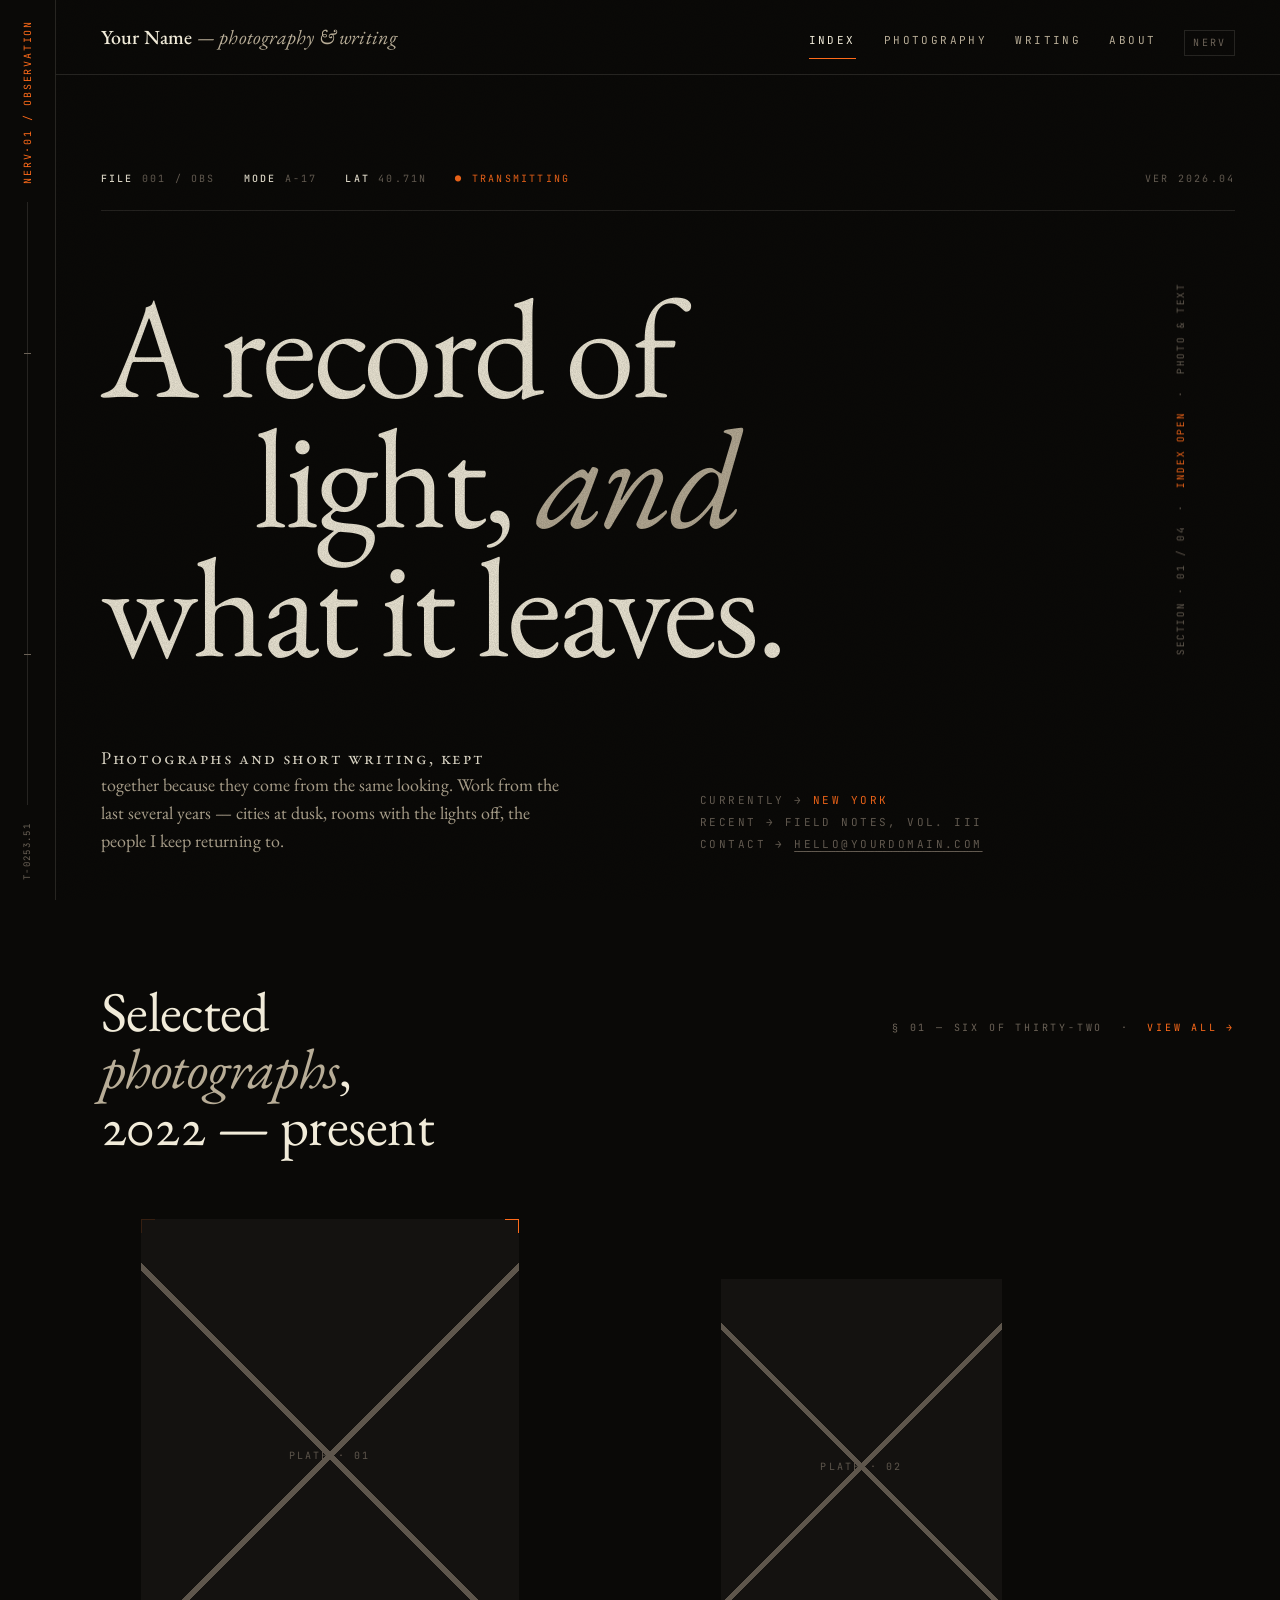
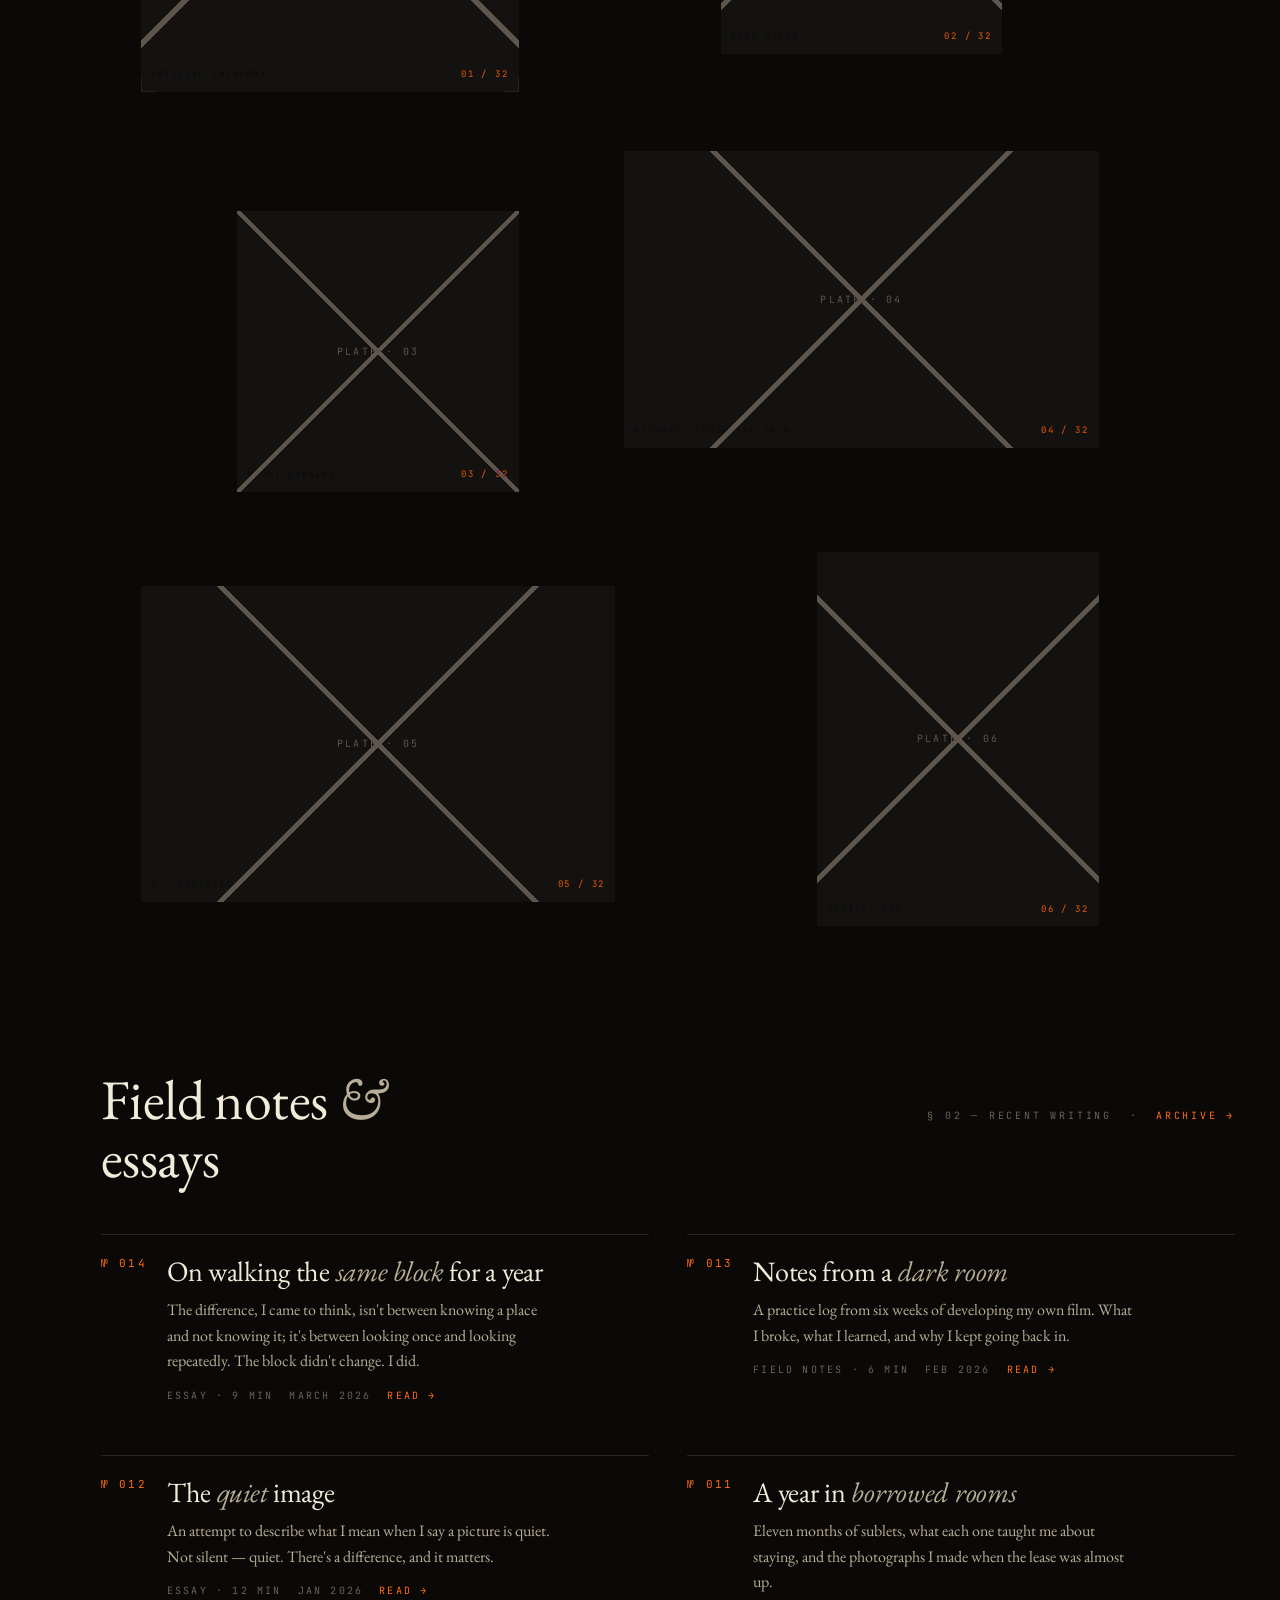
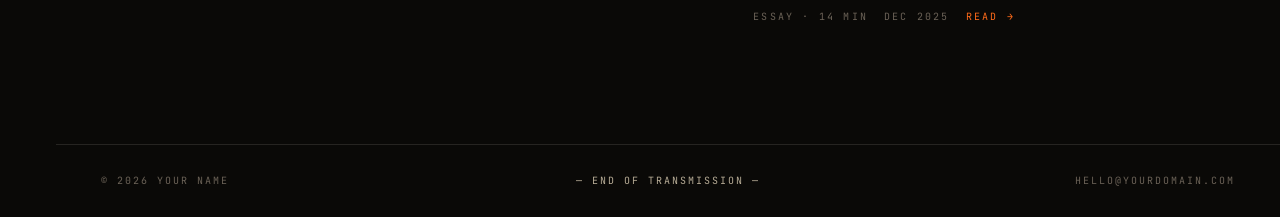
==== index.html @ d5fe11b7 "design v1" ====
<!doctype html>
<html lang="en">
<head>
<meta charset="utf-8">
<meta name="viewport" content="width=device-width,initial-scale=1">
<title>Your Name — Photography &amp; Writing</title>
<meta name="description" content="Selected photography and writing.">
<link rel="stylesheet" href="styles.css">
</head>
<body>

<!-- Left rail: NERV-style vertical metadata -->
<aside class="rail" aria-hidden="true">
  <div class="rail__mark">NERV·01 / OBSERVATION</div>
  <div class="rail__axis"></div>
  <div class="rail__stamp" data-clock>T-00:00.00</div>
</aside>

<div class="shell">

  <!-- Header -->
  <header class="nav">
    <a class="nav__brand" href="index.html">
      Your Name <em>— photography &amp; writing</em>
    </a>
    <nav class="nav__links" aria-label="Primary">
      <a href="index.html" aria-current="page">Index</a>
      <a href="photography.html">Photography</a>
      <a href="writing.html">Writing</a>
      <a href="about.html">About</a>
      <button class="theme-toggle" data-theme-toggle type="button">NERV</button>
    </nav>
  </header>

  <!-- Hero -->
  <section class="hero">

    <div class="hero__meta reveal reveal-1">
      <span><b>FILE</b> 001 / OBS</span>
      <span><b>MODE</b> A-17</span>
      <span><b>LAT</b> 40.71N</span>
      <span class="dot">● TRANSMITTING</span>
      <span>VER 2026.04</span>
    </div>

    <h1 class="hero__title">
      <span class="line display reveal reveal-2">A record of</span>
      <span class="line display line--indent reveal reveal-3">light, <em>and</em></span>
      <span class="line display reveal reveal-4">what it leaves.</span>

      <span class="hero__aside" aria-hidden="true">
        SECTION · 01 / 04 &nbsp;·&nbsp; <span>INDEX OPEN</span> &nbsp;·&nbsp; PHOTO &amp; TEXT
      </span>
    </h1>

    <div class="hero__caption reveal reveal-5">
      <p>
        Photographs and short writing, kept together because they come from
        the same looking. Work from the last several years — cities at dusk,
        rooms with the lights off, the people I keep returning to.
      </p>
      <p style="font-family:var(--mono);font-size:11px;letter-spacing:.22em;text-transform:uppercase;color:var(--ink-3);line-height:2;">
        Currently → <span style="color:var(--amber);">New York</span><br>
        Recent      → Field notes, vol. III<br>
        Contact     → <a href="about.html" style="text-decoration:underline;text-underline-offset:3px;">hello@yourdomain.com</a>
      </p>
    </div>
  </section>

  <!-- Featured photography -->
  <section class="work">
    <div class="work__head">
      <h2 class="section-title">Selected <em style="font-style:italic;color:var(--ink-2);">photographs</em>, <br>2022 — present</h2>
      <span class="eyebrow">§ 01 — SIX OF THIRTY-TWO &nbsp;·&nbsp; <a href="photography.html" style="color:var(--amber);">view all →</a></span>
    </div>

    <div class="grid">
      <figure class="tile tile--a brackets">
        <span class="br-bl"></span><span class="br-br"></span>
        <div class="placeholder">PLATE · 01</div>
        <figcaption class="tile__meta">
          <span>UNTITLED (WINDOW)</span>
          <span class="idx">01 / 32</span>
        </figcaption>
      </figure>

      <figure class="tile tile--b">
        <div class="placeholder">PLATE · 02</div>
        <figcaption class="tile__meta">
          <span>EAST RIVER</span>
          <span class="idx">02 / 32</span>
        </figcaption>
      </figure>

      <figure class="tile tile--c">
        <div class="placeholder">PLATE · 03</div>
        <figcaption class="tile__meta">
          <span>ROOM, EVENING</span>
          <span class="idx">03 / 32</span>
        </figcaption>
      </figure>

      <figure class="tile tile--d">
        <div class="placeholder">PLATE · 04</div>
        <figcaption class="tile__meta">
          <span>HIGHWAY, SOMEWHERE IN NJ</span>
          <span class="idx">04 / 32</span>
        </figcaption>
      </figure>

      <figure class="tile tile--e">
        <div class="placeholder">PLATE · 05</div>
        <figcaption class="tile__meta">
          <span>M., PORTRAIT</span>
          <span class="idx">05 / 32</span>
        </figcaption>
      </figure>

      <figure class="tile tile--f">
        <div class="placeholder">PLATE · 06</div>
        <figcaption class="tile__meta">
          <span>STAIRS, 4AM</span>
          <span class="idx">06 / 32</span>
        </figcaption>
      </figure>
    </div>
  </section>

  <!-- Writing teasers -->
  <section class="writing-teasers">
    <div class="work__head">
      <h2 class="section-title">Field notes <em style="font-style:italic;color:var(--ink-2);">&amp;</em> essays</h2>
      <span class="eyebrow">§ 02 — RECENT WRITING &nbsp;·&nbsp; <a href="writing.html" style="color:var(--amber);">archive →</a></span>
    </div>

    <div class="teasers">
      <article class="teaser">
        <span class="teaser__num">№ 014</span>
        <div>
          <h3 class="teaser__title">On walking the <em>same block</em> for a year</h3>
          <p class="teaser__excerpt">
            The difference, I came to think, isn't between knowing a place and
            not knowing it; it's between looking once and looking repeatedly.
            The block didn't change. I did.
          </p>
          <div class="teaser__foot">
            <span>Essay · 9 min</span>
            <span>March 2026</span>
            <a href="writing.html">Read →</a>
          </div>
        </div>
      </article>

      <article class="teaser">
        <span class="teaser__num">№ 013</span>
        <div>
          <h3 class="teaser__title">Notes from a <em>dark room</em></h3>
          <p class="teaser__excerpt">
            A practice log from six weeks of developing my own film. What I
            broke, what I learned, and why I kept going back in.
          </p>
          <div class="teaser__foot">
            <span>Field notes · 6 min</span>
            <span>Feb 2026</span>
            <a href="writing.html">Read →</a>
          </div>
        </div>
      </article>

      <article class="teaser">
        <span class="teaser__num">№ 012</span>
        <div>
          <h3 class="teaser__title">The <em>quiet</em> image</h3>
          <p class="teaser__excerpt">
            An attempt to describe what I mean when I say a picture is quiet.
            Not silent — quiet. There's a difference, and it matters.
          </p>
          <div class="teaser__foot">
            <span>Essay · 12 min</span>
            <span>Jan 2026</span>
            <a href="writing.html">Read →</a>
          </div>
        </div>
      </article>

      <article class="teaser">
        <span class="teaser__num">№ 011</span>
        <div>
          <h3 class="teaser__title">A year in <em>borrowed rooms</em></h3>
          <p class="teaser__excerpt">
            Eleven months of sublets, what each one taught me about staying,
            and the photographs I made when the lease was almost up.
          </p>
          <div class="teaser__foot">
            <span>Essay · 14 min</span>
            <span>Dec 2025</span>
            <a href="writing.html">Read →</a>
          </div>
        </div>
      </article>
    </div>
  </section>

  <!-- Footer -->
  <footer class="foot">
    <span class="foot__left">© 2026 Your Name</span>
    <span class="foot__center">— END OF TRANSMISSION —</span>
    <span class="foot__right">
      <a href="mailto:hello@yourdomain.com">hello@yourdomain.com</a>
    </span>
  </footer>
</div>

<script src="script.js"></script>
</body>
</html>
---- styles.css ----
/* =========================================================
   PORTFOLIO — shared stylesheet
   Editorial restraint (Tammeva/Karmir) × typographic stacks
   (Shibaki) × technical overlay (NERV).
   ========================================================= */

@import url('https://fonts.googleapis.com/css2?family=EB+Garamond:ital,wght@0,400;0,500;0,600;1,400&family=JetBrains+Mono:wght@300;400;500&display=swap');

:root {
  /* Surface */
  --paper:   #0a0907;
  --paper-2: #141210;
  --ink:     #f1ebd9;
  --ink-2:   #b8ad97;
  --ink-3:   #6b6257;
  --rule:    #f1ebd91f;

  /* Accent (NERV) */
  --amber:        #ff6b1a;
  --amber-dim:    #c2501266;

  /* Type */
  --serif: 'EB Garamond', 'Times New Roman', Georgia, serif;
  --mono:  'JetBrains Mono', ui-monospace, 'SF Mono', Menlo, monospace;

  /* Rhythm */
  --edge:   clamp(20px, 3.5vw, 48px);
  --rail:   56px;   /* width of the left metadata rail */
  --line:   1px;
}

/* Dark / NERV mode --------------------------------------- */
[data-theme="nerv"] {
  --paper:   #0a0907;
  --paper-2: #141210;
  --ink:     #f1ebd9;
  --ink-2:   #b8ad97;
  --ink-3:   #6b6257;
  --rule:    #f1ebd91f;
}

/* Reset -------------------------------------------------- */
*, *::before, *::after { box-sizing: border-box; }
html, body { margin: 0; padding: 0; }
img { display: block; max-width: 100%; height: auto; }
a { color: inherit; text-decoration: none; }
button { font: inherit; color: inherit; background: none; border: 0; cursor: pointer; padding: 0; }

/* Base --------------------------------------------------- */
html { scroll-behavior: smooth; }
body {
  font-family: var(--serif);
  font-size: 17px;
  line-height: 1.55;
  color: var(--ink);
  background: var(--paper);
  -webkit-font-smoothing: antialiased;
  font-feature-settings: "kern", "liga", "onum";
  overflow-x: hidden;
  transition: background-color 240ms ease, color 240ms ease;
}

/* Subtle paper grain — a flat SVG noise so there's texture
   without shouting. Removed in nerv mode. */
body::before {
  content: "";
  position: fixed; inset: 0;
  pointer-events: none;
  z-index: 1;
  opacity: .35;
  mix-blend-mode: multiply;
  background-image: url("data:image/svg+xml;utf8,<svg xmlns='http://www.w3.org/2000/svg' width='240' height='240'><filter id='n'><feTurbulence type='fractalNoise' baseFrequency='0.9' numOctaves='2' stitchTiles='stitch'/><feColorMatrix values='0 0 0 0 0  0 0 0 0 0  0 0 0 0 0  0 0 0 .55 0'/></filter><rect width='100%' height='100%' filter='url(%23n)'/></svg>");
}
[data-theme="nerv"] body::before { opacity: .22; mix-blend-mode: screen; }

/* =========================================================
   Shell — header, rail, footer
   ========================================================= */

.shell {
  position: relative;
  min-height: 100vh;
  padding-left: var(--rail);
}

/* Left metadata rail — NERV-style vertical readout */
.rail {
  position: fixed;
  top: 0; bottom: 0; left: 0;
  width: var(--rail);
  border-right: var(--line) solid var(--rule);
  z-index: 10;
  display: flex;
  flex-direction: column;
  align-items: center;
  justify-content: space-between;
  padding: 20px 0;
  background: var(--paper);
}
.rail__mark {
  font-family: var(--mono);
  font-size: 10px;
  letter-spacing: .18em;
  color: var(--amber);
  writing-mode: vertical-rl;
  transform: rotate(180deg);
  text-transform: uppercase;
}
.rail__axis {
  flex: 1;
  width: 1px;
  background: var(--rule);
  margin: 18px 0;
  position: relative;
}
.rail__axis::before,
.rail__axis::after {
  content: "";
  position: absolute;
  left: -3px;
  width: 7px; height: 1px;
  background: var(--ink-3);
}
.rail__axis::before { top: 25%; }
.rail__axis::after  { top: 75%; }
.rail__stamp {
  font-family: var(--mono);
  font-size: 9px;
  letter-spacing: .15em;
  color: var(--ink-3);
  writing-mode: vertical-rl;
  transform: rotate(180deg);
}

/* Header */
.nav {
  display: flex;
  align-items: baseline;
  justify-content: space-between;
  padding: 22px var(--edge) 18px;
  border-bottom: var(--line) solid var(--rule);
  position: relative;
  z-index: 5;
}
.nav__brand {
  font-family: var(--serif);
  font-size: 20px;
  font-weight: 500;
  letter-spacing: .01em;
}
.nav__brand em { font-style: italic; color: var(--ink-2); font-weight: 400; }
.nav__links {
  display: flex;
  gap: 28px;
  font-family: var(--mono);
  font-size: 11px;
  letter-spacing: .22em;
  text-transform: uppercase;
  color: var(--ink-2);
}
.nav__links a { position: relative; padding: 2px 0; }
.nav__links a::before {
  content: "";
  position: absolute;
  left: 0; bottom: -3px;
  width: 0; height: 1px;
  background: var(--amber);
  transition: width 220ms ease;
}
.nav__links a:hover::before,
.nav__links a[aria-current="page"]::before { width: 100%; }
.nav__links a[aria-current="page"] { color: var(--ink); }

/* Theme toggle */
.theme-toggle {
  font-family: var(--mono);
  font-size: 10px;
  letter-spacing: .22em;
  text-transform: uppercase;
  color: var(--ink-3);
  padding: 4px 8px;
  border: 1px solid var(--rule);
  transition: color 160ms ease, border-color 160ms ease;
}
.theme-toggle:hover { color: var(--amber); border-color: var(--amber-dim); }

/* Footer */
.foot {
  margin-top: 120px;
  padding: 28px var(--edge);
  border-top: var(--line) solid var(--rule);
  display: grid;
  grid-template-columns: 1fr auto 1fr;
  gap: 20px;
  align-items: center;
  font-family: var(--mono);
  font-size: 10px;
  letter-spacing: .2em;
  text-transform: uppercase;
  color: var(--ink-3);
}
.foot__center { text-align: center; color: var(--ink-2); }
.foot__right  { text-align: right; }

/* =========================================================
   Corner brackets — NERV framing for hero / key blocks
   ========================================================= */
.brackets {
  position: relative;
}
.brackets::before,
.brackets::after,
.brackets > .br-bl,
.brackets > .br-br {
  content: "";
  position: absolute;
  width: 14px; height: 14px;
  border-color: var(--amber);
  border-style: solid;
  border-width: 0;
}
.brackets::before { top: 0; left: 0; border-top-width: 1px; border-left-width: 1px; }
.brackets::after  { top: 0; right: 0; border-top-width: 1px; border-right-width: 1px; }
.brackets > .br-bl { bottom: 0; left: 0; border-bottom-width: 1px; border-left-width: 1px; }
.brackets > .br-br { bottom: 0; right: 0; border-bottom-width: 1px; border-right-width: 1px; }

/* =========================================================
   Typographic primitives
   ========================================================= */
.eyebrow {
  font-family: var(--mono);
  font-size: 10px;
  letter-spacing: .28em;
  text-transform: uppercase;
  color: var(--ink-3);
}
.eyebrow--amber { color: var(--amber); }

h1, h2, h3 {
  font-family: var(--serif);
  font-weight: 400;
  margin: 0;
  line-height: 1.02;
  letter-spacing: -.01em;
}

.display {
  font-size: clamp(56px, 11vw, 168px);
  font-weight: 400;
  line-height: .92;
  letter-spacing: -.025em;
}
.display em {
  font-style: italic;
  color: var(--ink-2);
  font-weight: 400;
}

.section-title {
  font-size: clamp(32px, 4.5vw, 56px);
  font-weight: 400;
}

/* Hairline rule with a label baked in — very Shibaki */
.rule {
  display: flex;
  align-items: center;
  gap: 14px;
  margin: 48px 0 28px;
}
.rule__line { flex: 1; height: 1px; background: var(--rule); }
.rule__label {
  font-family: var(--mono);
  font-size: 10px;
  letter-spacing: .24em;
  text-transform: uppercase;
  color: var(--ink-3);
}

/* =========================================================
   HOME — hero stack
   ========================================================= */

.hero {
  padding: clamp(48px, 8vw, 96px) var(--edge) 0;
  position: relative;
}
.hero__meta {
  display: grid;
  grid-template-columns: auto auto auto 1fr auto;
  gap: 28px;
  align-items: baseline;
  font-family: var(--mono);
  font-size: 10px;
  letter-spacing: .22em;
  text-transform: uppercase;
  color: var(--ink-3);
  padding-bottom: 24px;
  border-bottom: 1px solid var(--rule);
  margin-bottom: clamp(36px, 6vw, 72px);
}
.hero__meta b { color: var(--ink); font-weight: 500; }
.hero__meta .dot { color: var(--amber); }

.hero__title {
  position: relative;
}
.hero__title .line { display: block; }
.hero__title .line--indent { padding-left: clamp(40px, 12vw, 220px); }

/* The tight mono stack beside the display type — the Shibaki move */
.hero__aside {
  position: absolute;
  right: var(--edge);
  top: 0;
  font-family: var(--mono);
  font-size: 10px;
  line-height: 1.9;
  letter-spacing: .16em;
  text-transform: uppercase;
  color: var(--ink-3);
  text-align: right;
  writing-mode: vertical-rl;
  transform: rotate(180deg);
  white-space: nowrap;
}
.hero__aside span { color: var(--amber); }

.hero__caption {
  margin-top: clamp(40px, 6vw, 72px);
  display: grid;
  grid-template-columns: 1fr 1fr;
  gap: clamp(24px, 5vw, 96px);
  align-items: end;
}
.hero__caption p {
  font-size: 18px;
  line-height: 1.55;
  max-width: 52ch;
  color: var(--ink-2);
  margin: 0;
}
.hero__caption p:first-of-type::first-line {
  font-variant: small-caps;
  letter-spacing: .1em;
  color: var(--ink);
}

/* =========================================================
   HOME — featured photo grid
   ========================================================= */

.work {
  padding: clamp(64px, 10vw, 140px) var(--edge) 0;
}
.work__head {
  display: flex;
  justify-content: space-between;
  align-items: baseline;
  margin-bottom: 48px;
  gap: 32px;
  flex-wrap: wrap;
}
.work__head h2 { max-width: 14ch; }
.work__head .eyebrow { white-space: nowrap; }

.grid {
  display: grid;
  grid-template-columns: repeat(12, 1fr);
  grid-auto-rows: minmax(40px, auto);
  gap: clamp(14px, 2vw, 28px);
}
.tile {
  position: relative;
  overflow: hidden;
  background: var(--paper-2);
  aspect-ratio: 4 / 5;
}
.tile > img,
.tile > .placeholder {
  width: 100%; height: 100%;
  object-fit: cover;
  transition: transform 800ms cubic-bezier(.2,.7,.2,1);
}
.tile:hover > img,
.tile:hover > .placeholder { transform: scale(1.03); }

/* Placeholder treatment — graphic fill when no image loaded */
.placeholder {
  display: grid; place-items: center;
  font-family: var(--mono);
  font-size: 10px;
  letter-spacing: .22em;
  color: var(--ink-3);
  text-transform: uppercase;
  background:
    linear-gradient(135deg, transparent 49.5%, var(--ink-3) 49.5% 50.5%, transparent 50.5%),
    linear-gradient(45deg,  transparent 49.5%, var(--ink-3) 49.5% 50.5%, transparent 50.5%),
    var(--paper-2);
  opacity: .85;
}

/* Tile metadata — bottom caption strip */
.tile__meta {
  position: absolute;
  left: 10px; right: 10px; bottom: 10px;
  display: flex;
  justify-content: space-between;
  align-items: flex-end;
  font-family: var(--mono);
  font-size: 9px;
  letter-spacing: .2em;
  text-transform: uppercase;
  color: var(--paper);
  mix-blend-mode: difference;
  pointer-events: none;
}
.tile__meta .idx { color: var(--amber); }

/* Grid placements — intentional irregularity */
.tile--a { grid-column: 1 / span 5;  aspect-ratio: 4 / 5; }
.tile--b { grid-column: 7 / span 4;  aspect-ratio: 3 / 4; margin-top: clamp(40px, 6vw, 88px); }
.tile--c { grid-column: 2 / span 4;  aspect-ratio: 1 / 1; margin-top: clamp(40px, 6vw, 88px); }
.tile--d { grid-column: 6 / span 6;  aspect-ratio: 16 / 10; }
.tile--e { grid-column: 1 / span 6;  aspect-ratio: 3 / 2; margin-top: clamp(24px, 4vw, 56px); }
.tile--f { grid-column: 8 / span 4;  aspect-ratio: 3 / 4; }

/* =========================================================
   HOME — writing excerpts
   ========================================================= */

.writing-teasers {
  padding: clamp(64px, 10vw, 140px) var(--edge) 0;
}
.teasers {
  display: grid;
  grid-template-columns: repeat(12, 1fr);
  gap: clamp(20px, 3vw, 48px);
  row-gap: clamp(28px, 4vw, 56px);
}
.teaser {
  grid-column: span 6;
  display: grid;
  grid-template-columns: auto 1fr;
  gap: 20px;
  padding-top: 20px;
  border-top: 1px solid var(--rule);
}
.teaser__num {
  font-family: var(--mono);
  font-size: 11px;
  letter-spacing: .2em;
  color: var(--amber);
}
.teaser__title {
  font-family: var(--serif);
  font-size: clamp(22px, 2.2vw, 30px);
  line-height: 1.15;
  margin: 0 0 10px;
}
.teaser__title em { font-style: italic; color: var(--ink-2); }
.teaser__excerpt {
  font-size: 16px;
  color: var(--ink-2);
  line-height: 1.6;
  margin: 0 0 14px;
  max-width: 48ch;
}
.teaser__foot {
  display: flex;
  gap: 16px;
  font-family: var(--mono);
  font-size: 10px;
  letter-spacing: .22em;
  text-transform: uppercase;
  color: var(--ink-3);
}
.teaser__foot a { color: var(--amber); }

/* =========================================================
   PHOTOGRAPHY page
   ========================================================= */

.page-head {
  padding: clamp(48px, 8vw, 96px) var(--edge) 40px;
  border-bottom: 1px solid var(--rule);
  display: grid;
  grid-template-columns: 1fr auto;
  gap: 40px;
  align-items: end;
}
.page-head h1 { font-size: clamp(48px, 8vw, 112px); }
.page-head h1 em { font-style: italic; color: var(--ink-2); }
.page-head__meta {
  text-align: right;
  font-family: var(--mono);
  font-size: 10px;
  letter-spacing: .22em;
  text-transform: uppercase;
  color: var(--ink-3);
  line-height: 2;
}
.page-head__meta b { color: var(--amber); font-weight: 500; }

.filters {
  padding: 20px var(--edge);
  display: flex;
  gap: 28px;
  font-family: var(--mono);
  font-size: 11px;
  letter-spacing: .22em;
  text-transform: uppercase;
  color: var(--ink-2);
  border-bottom: 1px solid var(--rule);
}
.filters button { position: relative; padding: 4px 0; color: var(--ink-3); }
.filters button.is-active { color: var(--ink); }
.filters button.is-active::before {
  content: ""; position: absolute; left: 0; right: 0; bottom: -1px;
  height: 1px; background: var(--amber);
}

.photo-grid {
  padding: clamp(32px, 5vw, 56px) var(--edge) 0;
  display: grid;
  grid-template-columns: repeat(12, 1fr);
  gap: clamp(16px, 2vw, 28px);
}
.photo-grid .tile {
  grid-column: span 4;
  aspect-ratio: 3 / 4;
}
.photo-grid .tile:nth-child(7n+1) { grid-column: span 6; aspect-ratio: 4 / 5; }
.photo-grid .tile:nth-child(7n+4) { grid-column: span 8; aspect-ratio: 16 / 10; }
.photo-grid .tile:nth-child(7n+5) { grid-column: span 4; aspect-ratio: 1 / 1; }

/* =========================================================
   WRITING page — table of contents
   ========================================================= */

.toc {
  padding: clamp(32px, 5vw, 72px) var(--edge) 0;
}
.toc__row {
  display: grid;
  grid-template-columns: 56px 1fr 140px 120px 140px;
  gap: 24px;
  padding: 22px 0;
  border-bottom: 1px solid var(--rule);
  align-items: baseline;
  position: relative;
  transition: padding 260ms ease;
}
.toc__row:hover { padding-left: 16px; }
.toc__row:hover::before {
  content: "▸";
  position: absolute;
  left: 0;
  color: var(--amber);
  font-family: var(--mono);
  font-size: 11px;
}
.toc__num {
  font-family: var(--mono);
  font-size: 11px;
  color: var(--amber);
  letter-spacing: .18em;
}
.toc__title {
  font-family: var(--serif);
  font-size: clamp(22px, 2.4vw, 34px);
  line-height: 1.15;
}
.toc__title em { font-style: italic; color: var(--ink-2); }
.toc__meta {
  font-family: var(--mono);
  font-size: 10px;
  letter-spacing: .2em;
  text-transform: uppercase;
  color: var(--ink-3);
}

/* =========================================================
   ABOUT page
   ========================================================= */

.about {
  padding: clamp(48px, 8vw, 120px) var(--edge) 0;
  display: grid;
  grid-template-columns: repeat(12, 1fr);
  gap: clamp(24px, 4vw, 64px);
}
.about__lede {
  grid-column: 1 / span 8;
}
.about__lede h1 {
  font-size: clamp(36px, 5.5vw, 72px);
  margin-bottom: 32px;
  max-width: 20ch;
}
.about__lede h1 em { font-style: italic; color: var(--ink-2); }
.about__lede p {
  font-size: 20px;
  line-height: 1.5;
  max-width: 54ch;
  color: var(--ink-2);
  margin: 0 0 20px;
}
.about__lede p:first-of-type::first-letter {
  font-family: var(--serif);
  float: left;
  font-size: 5.5em;
  line-height: .88;
  padding: 4px 10px 0 0;
  font-style: italic;
  color: var(--amber);
}

.about__side {
  grid-column: 10 / span 3;
  font-family: var(--mono);
  font-size: 11px;
  letter-spacing: .16em;
  line-height: 2;
  color: var(--ink-2);
  text-transform: uppercase;
  padding-top: 8px;
  position: relative;
}
.about__side::before {
  content: "";
  position: absolute;
  top: 0; left: -24px; bottom: 0;
  width: 1px; background: var(--rule);
}
.about__side dt { color: var(--ink-3); margin-top: 18px; }
.about__side dt:first-child { margin-top: 0; }
.about__side dd { margin: 0; color: var(--ink); }
.about__side dd a:hover { color: var(--amber); }

/* =========================================================
   Responsive
   ========================================================= */
@media (max-width: 860px) {
  :root { --rail: 32px; }
  .rail__mark, .rail__stamp { font-size: 8px; }

  .nav { flex-direction: column; align-items: flex-start; gap: 14px; padding-bottom: 14px; }
  .nav__links { gap: 20px; font-size: 10px; }

  .hero__aside { display: none; }
  .hero__meta { grid-template-columns: 1fr 1fr; gap: 14px; font-size: 9px; }
  .hero__meta > :nth-child(n+4) { display: none; }
  .hero__caption { grid-template-columns: 1fr; }

  .hero__title .line--indent { padding-left: 0; }

  .tile--a, .tile--b, .tile--c, .tile--d, .tile--e, .tile--f {
    grid-column: 1 / -1; margin-top: 0;
  }
  .photo-grid .tile,
  .photo-grid .tile:nth-child(7n+1),
  .photo-grid .tile:nth-child(7n+4),
  .photo-grid .tile:nth-child(7n+5) { grid-column: 1 / -1; }

  .teaser { grid-column: 1 / -1; }

  .page-head { grid-template-columns: 1fr; }
  .page-head__meta { text-align: left; }

  .toc__row { grid-template-columns: 36px 1fr; row-gap: 4px; }
  .toc__meta { grid-column: 2; }

  .about__lede, .about__side { grid-column: 1 / -1; }
  .about__side::before { display: none; }
}

/* =========================================================
   Page-load choreography — one orchestrated reveal
   ========================================================= */
@keyframes rise {
  from { opacity: 0; transform: translateY(14px); }
  to   { opacity: 1; transform: translateY(0); }
}
@keyframes fade {
  from { opacity: 0; } to { opacity: 1; }
}
.reveal { animation: rise 900ms cubic-bezier(.2,.7,.2,1) both; }
.reveal-1 { animation-delay: 40ms; }
.reveal-2 { animation-delay: 140ms; }
.reveal-3 { animation-delay: 260ms; }
.reveal-4 { animation-delay: 380ms; }
.reveal-5 { animation-delay: 520ms; }

.rail, .nav, .foot { animation: fade 600ms ease both; }

@media (prefers-reduced-motion: reduce) {
  *, *::before, *::after {
    animation-duration: 1ms !important;
    transition-duration: 1ms !important;
  }
}
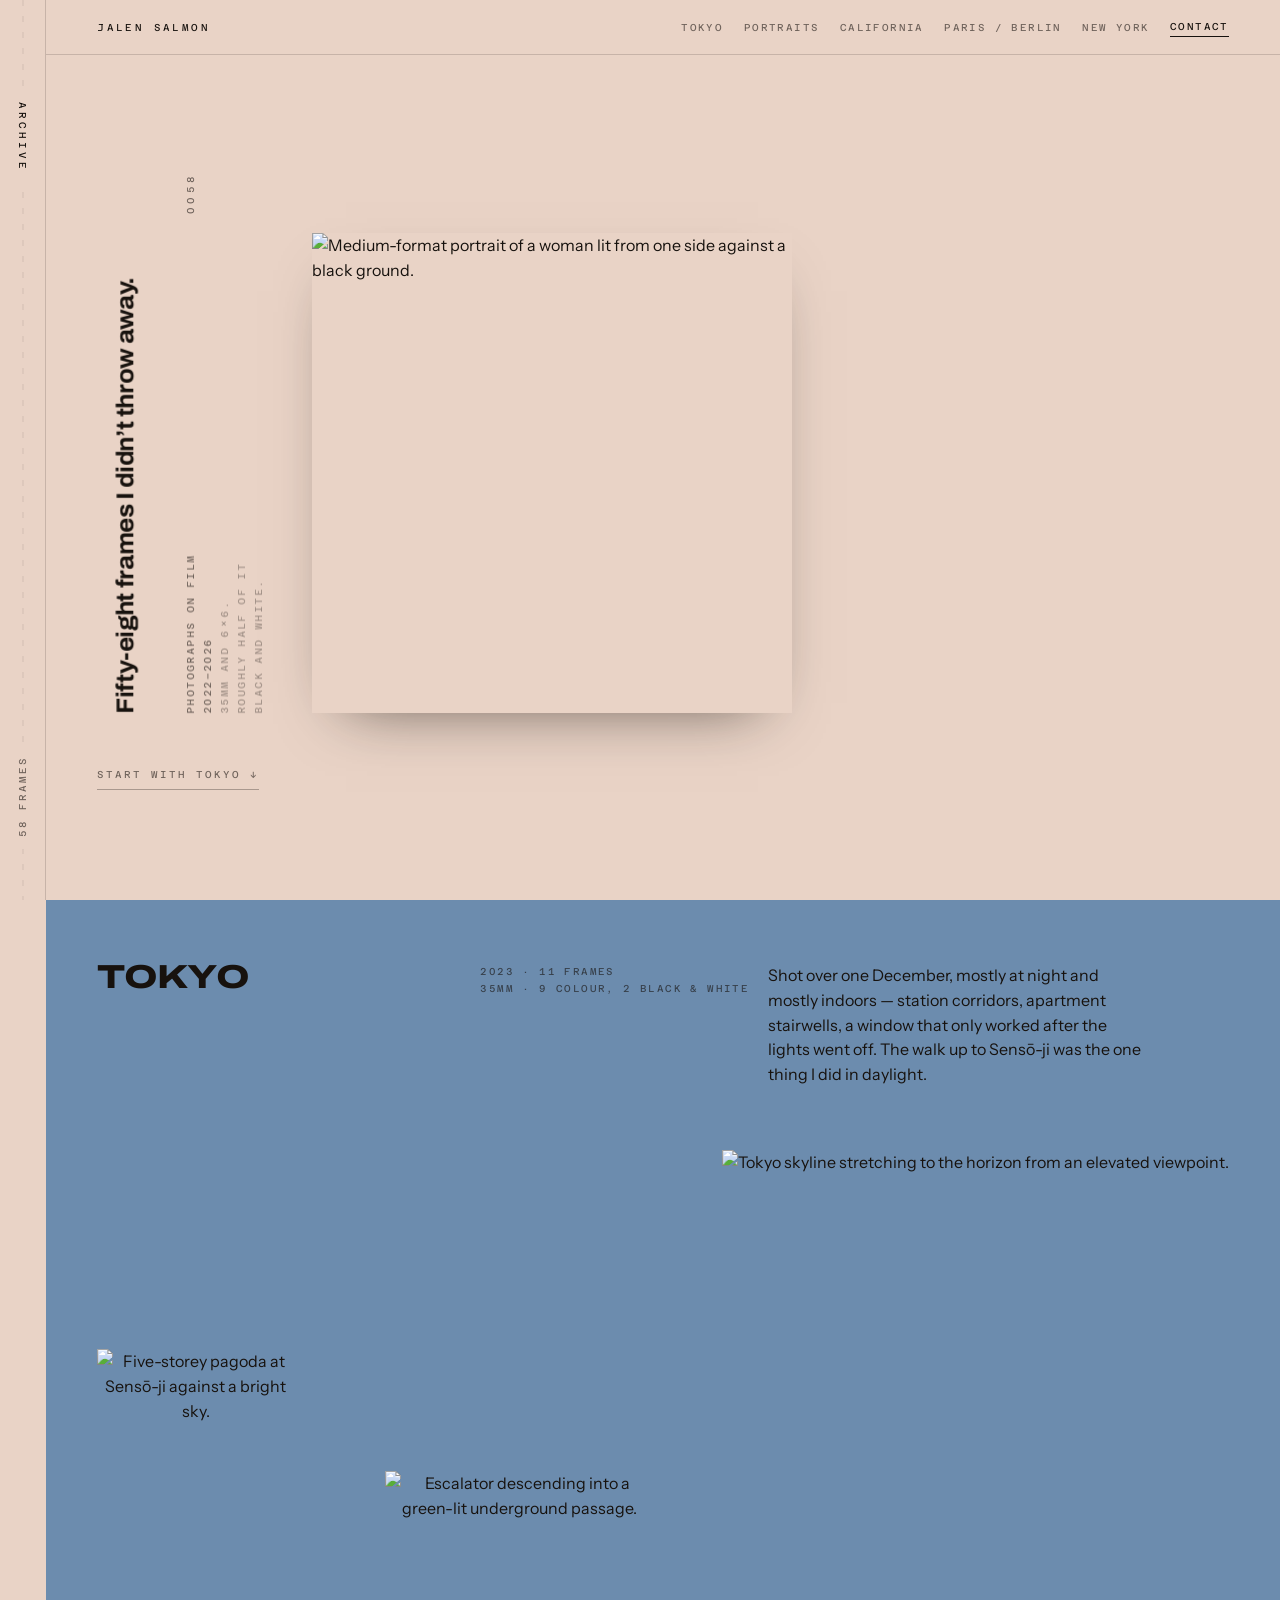
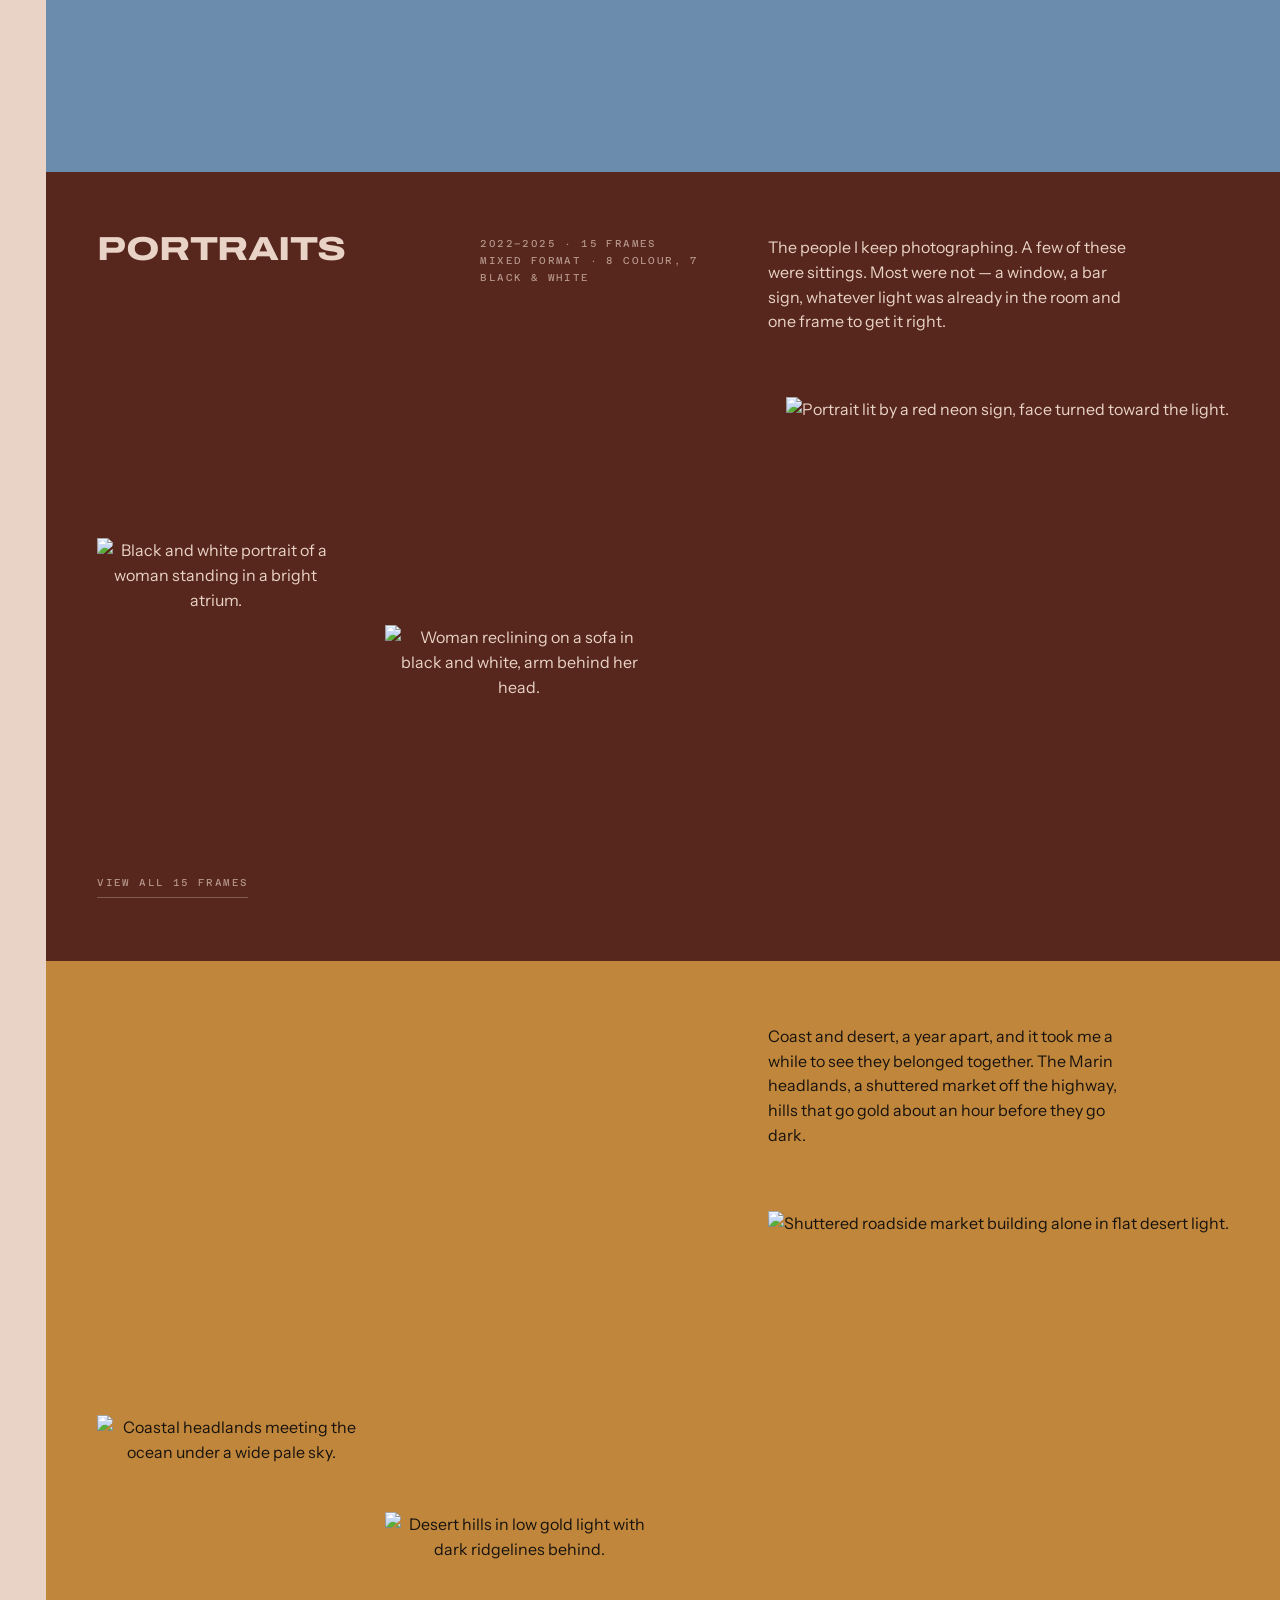
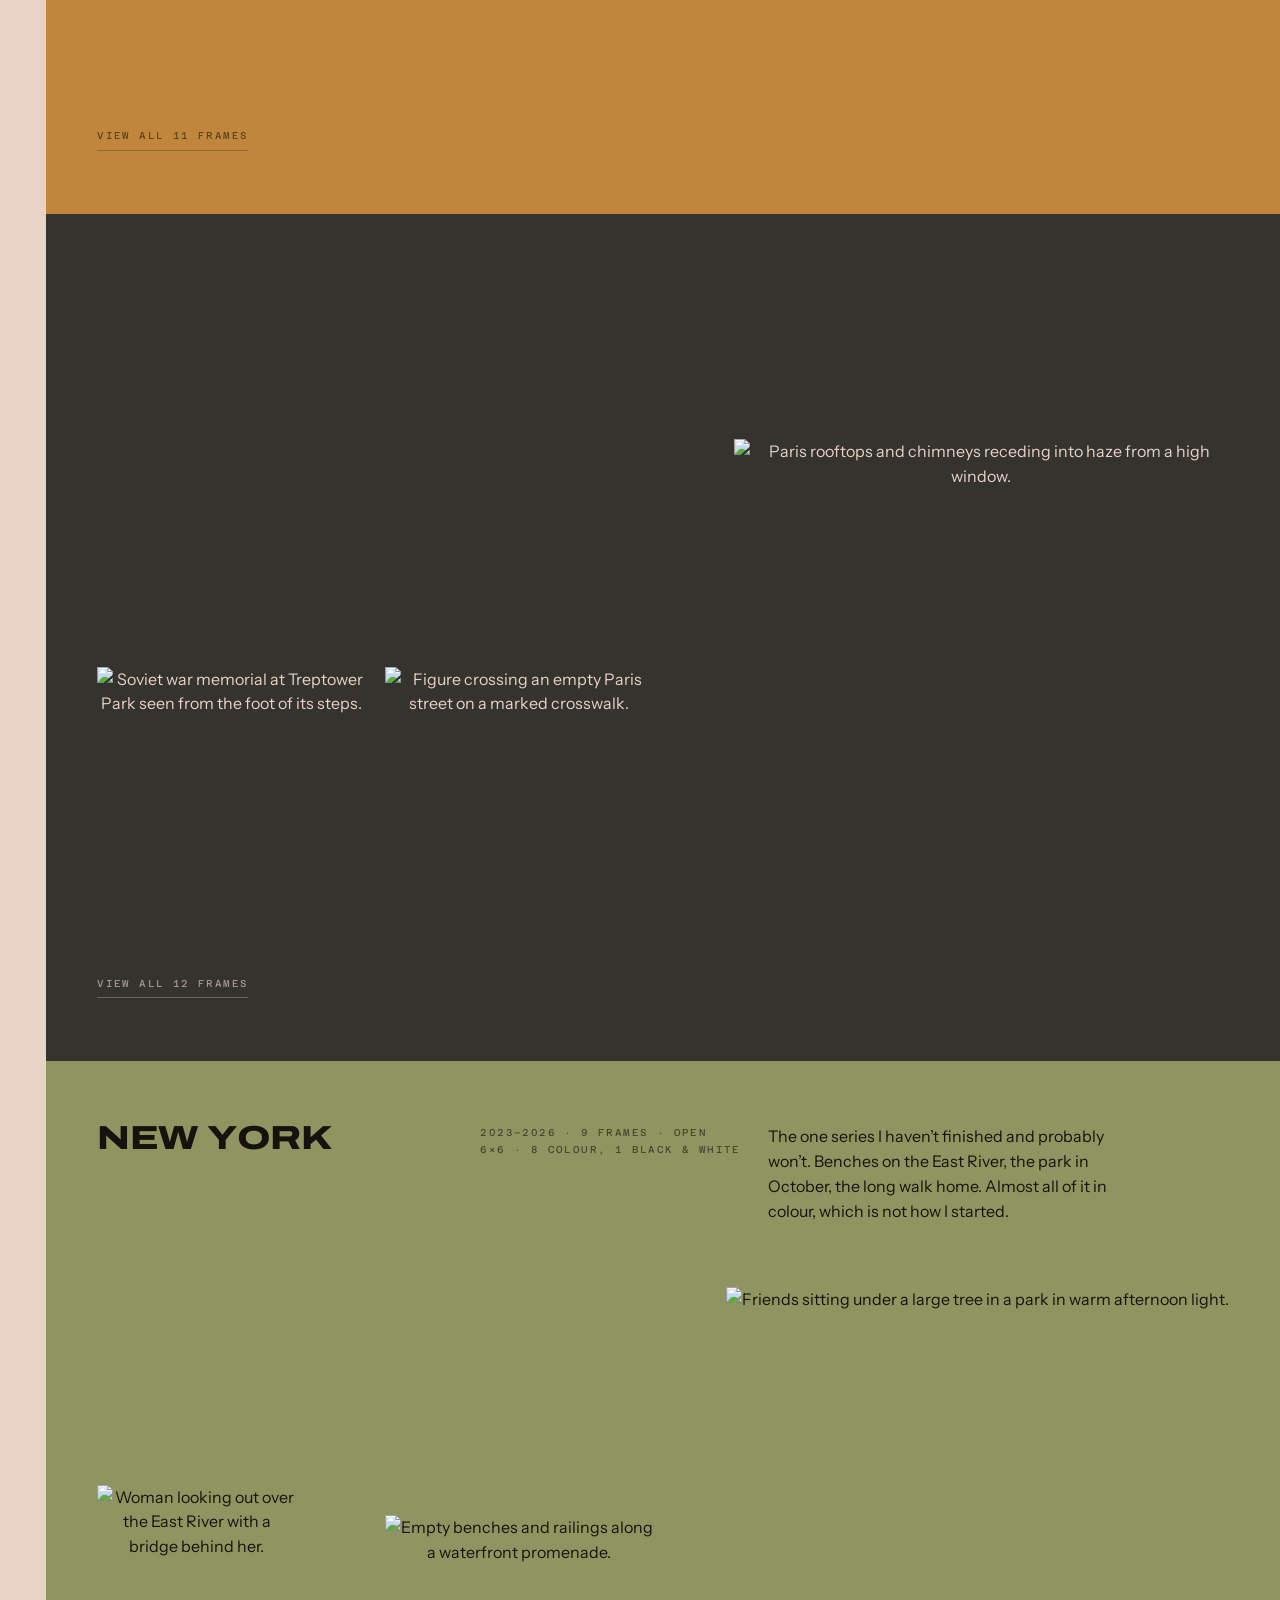
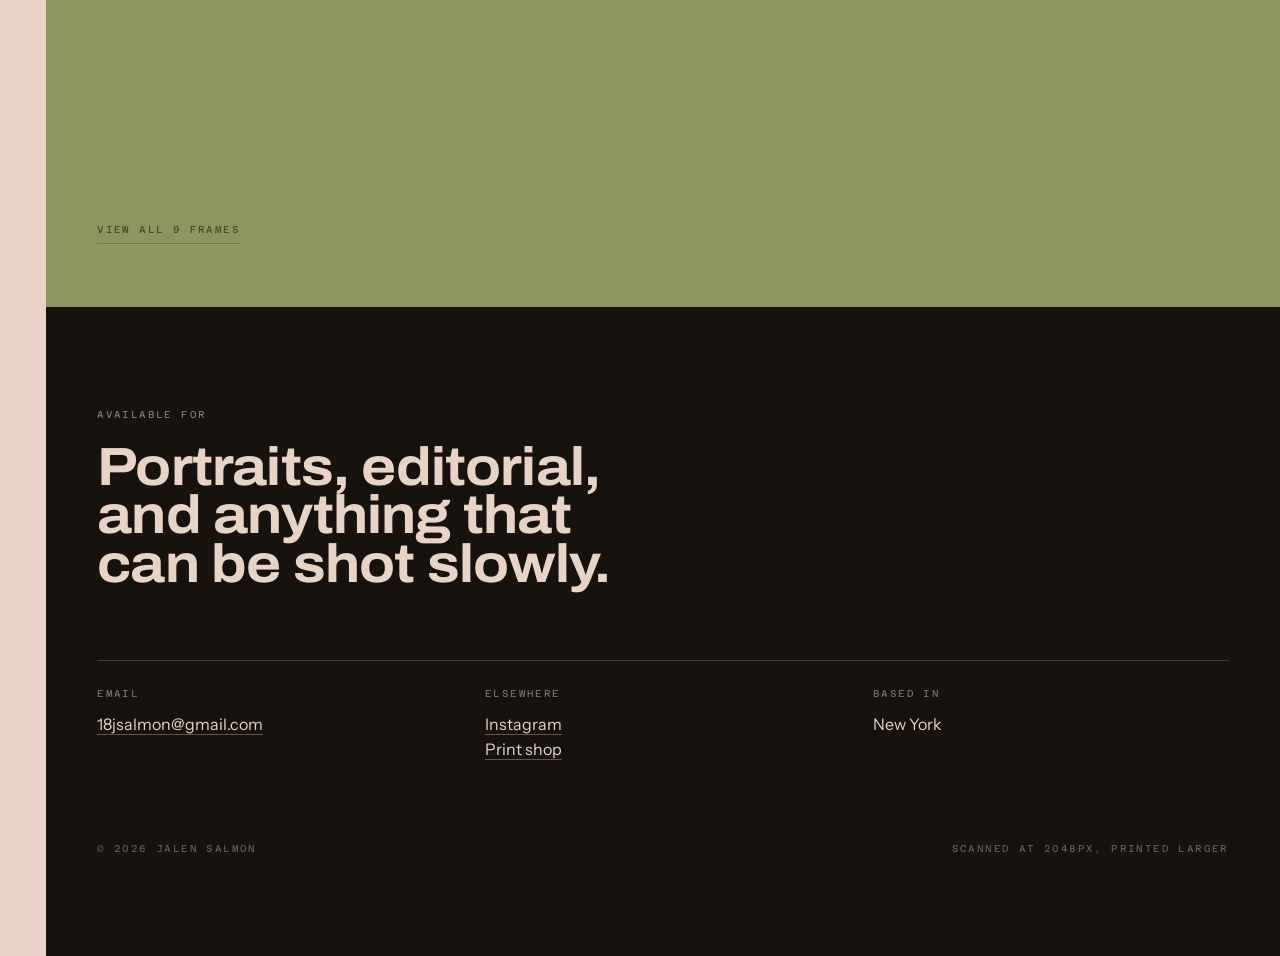
==== commit 3b690d22: "Init v2 version" ====
--- a/index.html
+++ b/index.html
@@ -1,214 +1,183 @@
-<!doctype html>
+<!DOCTYPE html>
 <html lang="en">
 <head>
 <meta charset="utf-8">
-<meta name="viewport" content="width=device-width,initial-scale=1">
-<title>Your Name — Photography &amp; Writing</title>
-<meta name="description" content="Selected photography and writing.">
+<meta name="viewport" content="width=device-width, initial-scale=1">
+<title>Jalen Salmon — Photographs on film, 2022–2026</title>
+<meta name="description" content="Jalen Salmon. Selected film photographs, 2022–2026. 35mm and 6×6, colour and black and white. Tokyo, Paris, Berlin, California, New York.">
+
+<meta name="author" content="Jalen Salmon">
+<meta property="og:title" content="Jalen Salmon — Photographs on film">
+<meta property="og:description" content="Selected film photographs, 2022–2026. 35mm and 6×6, colour and black and white.">
+<meta property="og:image" content="images/portrait-01.jpg">
+<meta property="og:type" content="website">
+<meta name="twitter:card" content="summary_large_image">
+
+<link rel="preconnect" href="https://fonts.googleapis.com">
+<link rel="preconnect" href="https://fonts.gstatic.com" crossorigin>
+<link href="https://fonts.googleapis.com/css2?family=Archivo:wdth,wght@100..125,400..900&family=Azeret+Mono:wght@300..500&family=Instrument+Sans:wght@400..600&display=swap" rel="stylesheet">
 <link rel="stylesheet" href="styles.css">
 </head>
 <body>
 
-<!-- Left rail: NERV-style vertical metadata -->
-<aside class="rail" aria-hidden="true">
-  <div class="rail__mark">NERV·01 / OBSERVATION</div>
-  <div class="rail__axis"></div>
-  <div class="rail__stamp" data-clock>T-00:00.00</div>
+<!-- ══ SIGNATURE: the film-edge rail. Stays pinned beside every frame. ══ -->
+<aside class="edge" aria-hidden="true">
+  <span class="edge__mark" id="edgeMark">Archive</span>
+  <span class="edge__count" id="edgeCount">00 / 58</span>
 </aside>
 
-<div class="shell">
+<header class="topbar">
+  <a class="topbar__name" href="#top">Jalen Salmon</a>
+  <nav class="topbar__nav" aria-label="Series">
+    <a href="#tokyo">Tokyo</a>
+    <a href="#portraits">Portraits</a>
+    <a href="#california">California</a>
+    <a href="#europe">Paris&nbsp;/&nbsp;Berlin</a>
+    <a href="#newyork">New&nbsp;York</a>
+    <a href="#contact" class="topbar__contact">Contact</a>
+  </nav>
+</header>
 
-  <!-- Header -->
-  <header class="nav">
-    <a class="nav__brand" href="index.html">
-      Your Name <em>— photography &amp; writing</em>
-    </a>
-    <nav class="nav__links" aria-label="Primary">
-      <a href="index.html" aria-current="page">Index</a>
-      <a href="photography.html">Photography</a>
-      <a href="writing.html">Writing</a>
-      <a href="about.html">About</a>
-      <button class="theme-toggle" data-theme-toggle type="button">NERV</button>
-    </nav>
-  </header>
+<main id="top">
 
-  <!-- Hero -->
-  <section class="hero">
-
-    <div class="hero__meta reveal reveal-1">
-      <span><b>FILE</b> 001 / OBS</span>
-      <span><b>MODE</b> A-17</span>
-      <span><b>LAT</b> 40.71N</span>
-      <span class="dot">● TRANSMITTING</span>
-      <span>VER 2026.04</span>
+  <!-- ══ OPENING ══ -->
+  <section class="opening">
+    <div class="opening__inner">
+      <div class="opening__type">
+        <span class="opening__index">0058</span>
+        <h1 class="opening__line">Fifty&#8209;eight frames I didn&rsquo;t throw away.</h1>
+        <div class="opening__caption">
+          <p>Photographs on film<br>2022&ndash;2026</p>
+          <p class="dim">35mm and 6&times;6.<br>Roughly half of it<br>black and white.</p>
+        </div>
+      </div>
+      <figure class="opening__figure">
+        <img src="images/portrait-01.jpg" width="1600" height="1600" alt="Medium-format portrait of a woman lit from one side against a black ground." fetchpriority="high" decoding="async">
+      </figure>
     </div>
-
-    <h1 class="hero__title">
-      <span class="line display reveal reveal-2">A record of</span>
-      <span class="line display line--indent reveal reveal-3">light, <em>and</em></span>
-      <span class="line display reveal reveal-4">what it leaves.</span>
-
-      <span class="hero__aside" aria-hidden="true">
-        SECTION · 01 / 04 &nbsp;·&nbsp; <span>INDEX OPEN</span> &nbsp;·&nbsp; PHOTO &amp; TEXT
-      </span>
-    </h1>
-
-    <div class="hero__caption reveal reveal-5">
-      <p>
-        Photographs and short writing, kept together because they come from
-        the same looking. Work from the last several years — cities at dusk,
-        rooms with the lights off, the people I keep returning to.
-      </p>
-      <p style="font-family:var(--mono);font-size:11px;letter-spacing:.22em;text-transform:uppercase;color:var(--ink-3);line-height:2;">
-        Currently → <span style="color:var(--amber);">New York</span><br>
-        Recent      → Field notes, vol. III<br>
-        Contact     → <a href="about.html" style="text-decoration:underline;text-underline-offset:3px;">hello@yourdomain.com</a>
-      </p>
-    </div>
+    <a class="opening__scroll" href="#tokyo">Start with Tokyo <span aria-hidden="true">&darr;</span></a>
   </section>
 
-  <!-- Featured photography -->
-  <section class="work">
-    <div class="work__head">
-      <h2 class="section-title">Selected <em style="font-style:italic;color:var(--ink-2);">photographs</em>, <br>2022 — present</h2>
-      <span class="eyebrow">§ 01 — SIX OF THIRTY-TWO &nbsp;·&nbsp; <a href="photography.html" style="color:var(--amber);">view all →</a></span>
+  <!-- ══ SERIES BANDS ══ -->
+
+  <section class="band" id="tokyo" data-tone="light" data-series="tokyo" data-title="Tokyo" data-count="11">
+    <div class="band__head">
+      <h2 class="band__title">Tokyo</h2>
+      <div class="band__meta">
+        <p>2023 &middot; 11 frames</p>
+        <p>35mm &middot; 9 colour, 2 black&nbsp;&amp;&nbsp;white</p>
+      </div>
+      <p class="band__desc">Shot over one December, mostly at night and mostly indoors &mdash; station corridors, apartment stairwells, a window that only worked after the lights went off. The walk up to Sens&#333;-ji was the one thing I did in daylight.</p>
     </div>
-
-    <div class="grid">
-      <figure class="tile tile--a brackets">
-        <span class="br-bl"></span><span class="br-br"></span>
-        <div class="placeholder">PLATE · 01</div>
-        <figcaption class="tile__meta">
-          <span>UNTITLED (WINDOW)</span>
-          <span class="idx">01 / 32</span>
-        </figcaption>
-      </figure>
-
-      <figure class="tile tile--b">
-        <div class="placeholder">PLATE · 02</div>
-        <figcaption class="tile__meta">
-          <span>EAST RIVER</span>
-          <span class="idx">02 / 32</span>
-        </figcaption>
-      </figure>
-
-      <figure class="tile tile--c">
-        <div class="placeholder">PLATE · 03</div>
-        <figcaption class="tile__meta">
-          <span>ROOM, EVENING</span>
-          <span class="idx">03 / 32</span>
-        </figcaption>
-      </figure>
-
-      <figure class="tile tile--d">
-        <div class="placeholder">PLATE · 04</div>
-        <figcaption class="tile__meta">
-          <span>HIGHWAY, SOMEWHERE IN NJ</span>
-          <span class="idx">04 / 32</span>
-        </figcaption>
-      </figure>
-
-      <figure class="tile tile--e">
-        <div class="placeholder">PLATE · 05</div>
-        <figcaption class="tile__meta">
-          <span>M., PORTRAIT</span>
-          <span class="idx">05 / 32</span>
-        </figcaption>
-      </figure>
-
-      <figure class="tile tile--f">
-        <div class="placeholder">PLATE · 06</div>
-        <figcaption class="tile__meta">
-          <span>STAIRS, 4AM</span>
-          <span class="idx">06 / 32</span>
-        </figcaption>
-      </figure>
+    <div class="band__grid">
+      <figure class="frame frame--a"><button class="frame__btn" data-open="tokyo" data-i="1"><img src="images/tokyo-03.jpg" width="1050" height="1600" alt="Five-storey pagoda at Sensō-ji against a bright sky." loading="lazy" decoding="async"><span class="frame__tag">Sens&#333;-ji</span></button></figure>
+      <figure class="frame frame--b"><button class="frame__btn" data-open="tokyo" data-i="8"><img src="images/tokyo-09.jpg" width="1600" height="1060" alt="Escalator descending into a green-lit underground passage." loading="lazy" decoding="async"><span class="frame__tag">Passage</span></button></figure>
+      <figure class="frame frame--hero"><button class="frame__btn" data-open="tokyo" data-i="0"><img src="images/tokyo-01.jpg" width="1600" height="1576" alt="Tokyo skyline stretching to the horizon from an elevated viewpoint." loading="lazy" decoding="async"><span class="frame__tag">From the 45th floor</span></button></figure>
     </div>
+    <button class="band__all" data-open="tokyo" data-i="0">View all 11 frames</button>
   </section>
 
-  <!-- Writing teasers -->
-  <section class="writing-teasers">
-    <div class="work__head">
-      <h2 class="section-title">Field notes <em style="font-style:italic;color:var(--ink-2);">&amp;</em> essays</h2>
-      <span class="eyebrow">§ 02 — RECENT WRITING &nbsp;·&nbsp; <a href="writing.html" style="color:var(--amber);">archive →</a></span>
+  <section class="band" id="portraits" data-tone="dark" data-series="portrait" data-title="Portraits" data-count="15">
+    <div class="band__head">
+      <h2 class="band__title">Portraits</h2>
+      <div class="band__meta">
+        <p>2022&ndash;2025 &middot; 15 frames</p>
+        <p>Mixed format &middot; 8 colour, 7 black&nbsp;&amp;&nbsp;white</p>
+      </div>
+      <p class="band__desc">The people I keep photographing. A few of these were sittings. Most were not &mdash; a window, a bar sign, whatever light was already in the room and one frame to get it right.</p>
     </div>
-
-    <div class="teasers">
-      <article class="teaser">
-        <span class="teaser__num">№ 014</span>
-        <div>
-          <h3 class="teaser__title">On walking the <em>same block</em> for a year</h3>
-          <p class="teaser__excerpt">
-            The difference, I came to think, isn't between knowing a place and
-            not knowing it; it's between looking once and looking repeatedly.
-            The block didn't change. I did.
-          </p>
-          <div class="teaser__foot">
-            <span>Essay · 9 min</span>
-            <span>March 2026</span>
-            <a href="writing.html">Read →</a>
-          </div>
-        </div>
-      </article>
-
-      <article class="teaser">
-        <span class="teaser__num">№ 013</span>
-        <div>
-          <h3 class="teaser__title">Notes from a <em>dark room</em></h3>
-          <p class="teaser__excerpt">
-            A practice log from six weeks of developing my own film. What I
-            broke, what I learned, and why I kept going back in.
-          </p>
-          <div class="teaser__foot">
-            <span>Field notes · 6 min</span>
-            <span>Feb 2026</span>
-            <a href="writing.html">Read →</a>
-          </div>
-        </div>
-      </article>
-
-      <article class="teaser">
-        <span class="teaser__num">№ 012</span>
-        <div>
-          <h3 class="teaser__title">The <em>quiet</em> image</h3>
-          <p class="teaser__excerpt">
-            An attempt to describe what I mean when I say a picture is quiet.
-            Not silent — quiet. There's a difference, and it matters.
-          </p>
-          <div class="teaser__foot">
-            <span>Essay · 12 min</span>
-            <span>Jan 2026</span>
-            <a href="writing.html">Read →</a>
-          </div>
-        </div>
-      </article>
-
-      <article class="teaser">
-        <span class="teaser__num">№ 011</span>
-        <div>
-          <h3 class="teaser__title">A year in <em>borrowed rooms</em></h3>
-          <p class="teaser__excerpt">
-            Eleven months of sublets, what each one taught me about staying,
-            and the photographs I made when the lease was almost up.
-          </p>
-          <div class="teaser__foot">
-            <span>Essay · 14 min</span>
-            <span>Dec 2025</span>
-            <a href="writing.html">Read →</a>
-          </div>
-        </div>
-      </article>
+    <div class="band__grid">
+      <figure class="frame frame--a"><button class="frame__btn" data-open="portrait" data-i="2"><img src="images/portrait-03.jpg" width="1260" height="1594" alt="Black and white portrait of a woman standing in a bright atrium." loading="lazy" decoding="async"><span class="frame__tag">Atrium</span></button></figure>
+      <figure class="frame frame--b"><button class="frame__btn" data-open="portrait" data-i="4"><img src="images/portrait-05.jpg" width="1600" height="1265" alt="Woman reclining on a sofa in black and white, arm behind her head." loading="lazy" decoding="async"><span class="frame__tag">Sunday</span></button></figure>
+      <figure class="frame frame--hero"><button class="frame__btn" data-open="portrait" data-i="1"><img src="images/portrait-02.jpg" width="1600" height="1593" alt="Portrait lit by a red neon sign, face turned toward the light." loading="lazy" decoding="async"><span class="frame__tag">Red sign, 2 a.m.</span></button></figure>
     </div>
+    <button class="band__all" data-open="portrait" data-i="0">View all 15 frames</button>
   </section>
 
-  <!-- Footer -->
-  <footer class="foot">
-    <span class="foot__left">© 2026 Your Name</span>
-    <span class="foot__center">— END OF TRANSMISSION —</span>
-    <span class="foot__right">
-      <a href="mailto:hello@yourdomain.com">hello@yourdomain.com</a>
-    </span>
-  </footer>
+  <section class="band" id="california" data-tone="light" data-series="california" data-title="California" data-count="11">
+    <div class="band__head">
+      <h2 class="band__title">California</h2>
+      <div class="band__meta">
+        <p>2022&ndash;2023 &middot; 11 frames</p>
+        <p>Mixed format &middot; 5 colour, 6 black&nbsp;&amp;&nbsp;white</p>
+      </div>
+      <p class="band__desc">Coast and desert, a year apart, and it took me a while to see they belonged together. The Marin headlands, a shuttered market off the highway, hills that go gold about an hour before they go dark.</p>
+    </div>
+    <div class="band__grid">
+      <figure class="frame frame--a"><button class="frame__btn" data-open="california" data-i="1"><img src="images/california-02.jpg" width="1564" height="1600" alt="Coastal headlands meeting the ocean under a wide pale sky." loading="lazy" decoding="async"><span class="frame__tag">Headlands</span></button></figure>
+      <figure class="frame frame--b"><button class="frame__btn" data-open="california" data-i="4"><img src="images/california-05.jpg" width="1600" height="1061" alt="Desert hills in low gold light with dark ridgelines behind." loading="lazy" decoding="async"><span class="frame__tag">An hour before dark</span></button></figure>
+      <figure class="frame frame--hero"><button class="frame__btn" data-open="california" data-i="0"><img src="images/california-01.jpg" width="1536" height="1600" alt="Shuttered roadside market building alone in flat desert light." loading="lazy" decoding="async"><span class="frame__tag">MARKET</span></button></figure>
+    </div>
+    <button class="band__all" data-open="california" data-i="0">View all 11 frames</button>
+  </section>
+
+  <section class="band" id="europe" data-tone="dark" data-series="europe" data-title="Paris / Berlin" data-count="12">
+    <div class="band__head">
+      <h2 class="band__title">Paris&nbsp;/&nbsp;Berlin</h2>
+      <div class="band__meta">
+        <p>2024 &middot; 12 frames &middot; roll 067415</p>
+        <p>6&times;6 &middot; 6 colour, 6 black&nbsp;&amp;&nbsp;white</p>
+      </div>
+      <p class="band__desc">Two cities that came back from the lab in the same batch, so I&rsquo;ve never managed to separate them. Rooftops and crosswalks in the first. Treptower Park and the Plattenbauten in the second.</p>
+    </div>
+    <div class="band__grid">
+      <figure class="frame frame--a"><button class="frame__btn" data-open="europe" data-i="4"><img src="images/europe-05.jpg" width="1584" height="1600" alt="Soviet war memorial at Treptower Park seen from the foot of its steps." loading="lazy" decoding="async"><span class="frame__tag">Treptower</span></button></figure>
+      <figure class="frame frame--b"><button class="frame__btn" data-open="europe" data-i="1"><img src="images/europe-02.jpg" width="1584" height="1600" alt="Figure crossing an empty Paris street on a marked crosswalk." loading="lazy" decoding="async"><span class="frame__tag">Crossing</span></button></figure>
+      <figure class="frame frame--hero"><button class="frame__btn" data-open="europe" data-i="0"><img src="images/europe-01.jpg" width="1584" height="1600" alt="Paris rooftops and chimneys receding into haze from a high window." loading="lazy" decoding="async"><span class="frame__tag">Zinc</span></button></figure>
+    </div>
+    <button class="band__all" data-open="europe" data-i="0">View all 12 frames</button>
+  </section>
+
+  <section class="band" id="newyork" data-tone="light" data-series="newyork" data-title="New York" data-count="9">
+    <div class="band__head">
+      <h2 class="band__title">New&nbsp;York</h2>
+      <div class="band__meta">
+        <p>2023&ndash;2026 &middot; 9 frames &middot; open</p>
+        <p>6&times;6 &middot; 8 colour, 1 black&nbsp;&amp;&nbsp;white</p>
+      </div>
+      <p class="band__desc">The one series I haven&rsquo;t finished and probably won&rsquo;t. Benches on the East River, the park in October, the long walk home. Almost all of it in colour, which is not how I started.</p>
+    </div>
+    <div class="band__grid">
+      <figure class="frame frame--a"><button class="frame__btn" data-open="newyork" data-i="2"><img src="images/newyork-03.jpg" width="1060" height="1600" alt="Woman looking out over the East River with a bridge behind her." loading="lazy" decoding="async"><span class="frame__tag">East River</span></button></figure>
+      <figure class="frame frame--b"><button class="frame__btn" data-open="newyork" data-i="1"><img src="images/newyork-02.jpg" width="1562" height="1562" alt="Empty benches and railings along a waterfront promenade." loading="lazy" decoding="async"><span class="frame__tag">Promenade</span></button></figure>
+      <figure class="frame frame--hero"><button class="frame__btn" data-open="newyork" data-i="0"><img src="images/newyork-01.jpg" width="1600" height="1584" alt="Friends sitting under a large tree in a park in warm afternoon light." loading="lazy" decoding="async"><span class="frame__tag">October</span></button></figure>
+    </div>
+    <button class="band__all" data-open="newyork" data-i="0">View all 9 frames</button>
+  </section>
+
+  <!-- ══ CONTACT ══ -->
+  <section class="contact" id="contact">
+    <p class="contact__eyebrow">Available for</p>
+    <h2 class="contact__head">Portraits, editorial, and anything that can be shot slowly.</h2>
+    <div class="contact__cols">
+      <div>
+        <p class="label">Email</p>
+        <p><a href="mailto:18jsalmon@gmail.com">18jsalmon@gmail.com</a></p>
+      </div>
+      <div>
+        <p class="label">Elsewhere</p>
+        <p><a href="#">Instagram</a><br><a href="#">Print shop</a></p>
+      </div>
+      <div>
+        <p class="label">Based in</p>
+        <p>New York</p>
+      </div>
+    </div>
+    <p class="contact__foot"><span>&copy; 2026 Jalen Salmon</span><span>Scanned at 2048px, printed larger</span></p>
+  </section>
+
+</main>
+
+<!-- ══ LIGHTBOX ══ -->
+<div class="lb" id="lb" role="dialog" aria-modal="true" aria-label="Photograph viewer" hidden>
+  <button class="lb__close" id="lbClose" aria-label="Close viewer">Close</button>
+  <button class="lb__nav lb__nav--prev" id="lbPrev" aria-label="Previous photograph"><span aria-hidden="true">&larr;</span></button>
+  <button class="lb__nav lb__nav--next" id="lbNext" aria-label="Next photograph"><span aria-hidden="true">&rarr;</span></button>
+  <figure class="lb__stage"><img id="lbImg" src="" alt=""></figure>
+  <div class="lb__bar">
+    <span id="lbSeries">&nbsp;</span>
+    <span id="lbIndex">&nbsp;</span>
+  </div>
 </div>
 
 <script src="script.js"></script>
--- a/styles.css
+++ b/styles.css
@@ -1,702 +1,385 @@
-/* =========================================================
-   PORTFOLIO — shared stylesheet
-   Editorial restraint (Tammeva/Karmir) × typographic stacks
-   (Shibaki) × technical overlay (NERV).
-   ========================================================= */
-
-@import url('https://fonts.googleapis.com/css2?family=EB+Garamond:ital,wght@0,400;0,500;0,600;1,400&family=JetBrains+Mono:wght@300;400;500&display=swap');
-
-:root {
-  /* Surface */
-  --paper:   #0a0907;
-  --paper-2: #141210;
-  --ink:     #f1ebd9;
-  --ink-2:   #b8ad97;
-  --ink-3:   #6b6257;
-  --rule:    #f1ebd91f;
-
-  /* Accent (NERV) */
-  --amber:        #ff6b1a;
-  --amber-dim:    #c2501266;
-
-  /* Type */
-  --serif: 'EB Garamond', 'Times New Roman', Georgia, serif;
-  --mono:  'JetBrains Mono', ui-monospace, 'SF Mono', Menlo, monospace;
-
-  /* Rhythm */
-  --edge:   clamp(20px, 3.5vw, 48px);
-  --rail:   56px;   /* width of the left metadata rail */
-  --line:   1px;
-}
-
-/* Dark / NERV mode --------------------------------------- */
-[data-theme="nerv"] {
-  --paper:   #0a0907;
-  --paper-2: #141210;
-  --ink:     #f1ebd9;
-  --ink-2:   #b8ad97;
-  --ink-3:   #6b6257;
-  --rule:    #f1ebd91f;
-}
-
-/* Reset -------------------------------------------------- */
-*, *::before, *::after { box-sizing: border-box; }
-html, body { margin: 0; padding: 0; }
-img { display: block; max-width: 100%; height: auto; }
-a { color: inherit; text-decoration: none; }
-button { font: inherit; color: inherit; background: none; border: 0; cursor: pointer; padding: 0; }
-
-/* Base --------------------------------------------------- */
-html { scroll-behavior: smooth; }
-body {
-  font-family: var(--serif);
-  font-size: 17px;
-  line-height: 1.55;
-  color: var(--ink);
-  background: var(--paper);
-  -webkit-font-smoothing: antialiased;
-  font-feature-settings: "kern", "liga", "onum";
-  overflow-x: hidden;
-  transition: background-color 240ms ease, color 240ms ease;
-}
-
-/* Subtle paper grain — a flat SVG noise so there's texture
-   without shouting. Removed in nerv mode. */
-body::before {
-  content: "";
-  position: fixed; inset: 0;
-  pointer-events: none;
-  z-index: 1;
-  opacity: .35;
-  mix-blend-mode: multiply;
-  background-image: url("data:image/svg+xml;utf8,<svg xmlns='http://www.w3.org/2000/svg' width='240' height='240'><filter id='n'><feTurbulence type='fractalNoise' baseFrequency='0.9' numOctaves='2' stitchTiles='stitch'/><feColorMatrix values='0 0 0 0 0  0 0 0 0 0  0 0 0 0 0  0 0 0 .55 0'/></filter><rect width='100%' height='100%' filter='url(%23n)'/></svg>");
-}
-[data-theme="nerv"] body::before { opacity: .22; mix-blend-mode: screen; }
-
-/* =========================================================
-   Shell — header, rail, footer
-   ========================================================= */
-
-.shell {
-  position: relative;
-  min-height: 100vh;
-  padding-left: var(--rail);
-}
-
-/* Left metadata rail — NERV-style vertical readout */
-.rail {
-  position: fixed;
-  top: 0; bottom: 0; left: 0;
-  width: var(--rail);
-  border-right: var(--line) solid var(--rule);
-  z-index: 10;
-  display: flex;
-  flex-direction: column;
-  align-items: center;
-  justify-content: space-between;
-  padding: 20px 0;
-  background: var(--paper);
-}
-.rail__mark {
-  font-family: var(--mono);
-  font-size: 10px;
-  letter-spacing: .18em;
-  color: var(--amber);
-  writing-mode: vertical-rl;
-  transform: rotate(180deg);
-  text-transform: uppercase;
-}
-.rail__axis {
-  flex: 1;
-  width: 1px;
-  background: var(--rule);
-  margin: 18px 0;
-  position: relative;
-}
-.rail__axis::before,
-.rail__axis::after {
-  content: "";
-  position: absolute;
-  left: -3px;
-  width: 7px; height: 1px;
-  background: var(--ink-3);
-}
-.rail__axis::before { top: 25%; }
-.rail__axis::after  { top: 75%; }
-.rail__stamp {
-  font-family: var(--mono);
-  font-size: 9px;
-  letter-spacing: .15em;
-  color: var(--ink-3);
-  writing-mode: vertical-rl;
-  transform: rotate(180deg);
-}
-
-/* Header */
-.nav {
-  display: flex;
-  align-items: baseline;
-  justify-content: space-between;
-  padding: 22px var(--edge) 18px;
-  border-bottom: var(--line) solid var(--rule);
-  position: relative;
-  z-index: 5;
-}
-.nav__brand {
-  font-family: var(--serif);
-  font-size: 20px;
-  font-weight: 500;
-  letter-spacing: .01em;
-}
-.nav__brand em { font-style: italic; color: var(--ink-2); font-weight: 400; }
-.nav__links {
-  display: flex;
-  gap: 28px;
-  font-family: var(--mono);
-  font-size: 11px;
-  letter-spacing: .22em;
-  text-transform: uppercase;
-  color: var(--ink-2);
-}
-.nav__links a { position: relative; padding: 2px 0; }
-.nav__links a::before {
-  content: "";
-  position: absolute;
-  left: 0; bottom: -3px;
-  width: 0; height: 1px;
-  background: var(--amber);
-  transition: width 220ms ease;
-}
-.nav__links a:hover::before,
-.nav__links a[aria-current="page"]::before { width: 100%; }
-.nav__links a[aria-current="page"] { color: var(--ink); }
-
-/* Theme toggle */
-.theme-toggle {
-  font-family: var(--mono);
-  font-size: 10px;
-  letter-spacing: .22em;
-  text-transform: uppercase;
-  color: var(--ink-3);
-  padding: 4px 8px;
-  border: 1px solid var(--rule);
-  transition: color 160ms ease, border-color 160ms ease;
-}
-.theme-toggle:hover { color: var(--amber); border-color: var(--amber-dim); }
-
-/* Footer */
-.foot {
-  margin-top: 120px;
-  padding: 28px var(--edge);
-  border-top: var(--line) solid var(--rule);
-  display: grid;
-  grid-template-columns: 1fr auto 1fr;
-  gap: 20px;
-  align-items: center;
-  font-family: var(--mono);
-  font-size: 10px;
-  letter-spacing: .2em;
-  text-transform: uppercase;
-  color: var(--ink-3);
-}
-.foot__center { text-align: center; color: var(--ink-2); }
-.foot__right  { text-align: right; }
-
-/* =========================================================
-   Corner brackets — NERV framing for hero / key blocks
-   ========================================================= */
-.brackets {
-  position: relative;
-}
-.brackets::before,
-.brackets::after,
-.brackets > .br-bl,
-.brackets > .br-br {
-  content: "";
-  position: absolute;
-  width: 14px; height: 14px;
-  border-color: var(--amber);
-  border-style: solid;
-  border-width: 0;
-}
-.brackets::before { top: 0; left: 0; border-top-width: 1px; border-left-width: 1px; }
-.brackets::after  { top: 0; right: 0; border-top-width: 1px; border-right-width: 1px; }
-.brackets > .br-bl { bottom: 0; left: 0; border-bottom-width: 1px; border-left-width: 1px; }
-.brackets > .br-br { bottom: 0; right: 0; border-bottom-width: 1px; border-right-width: 1px; }
-
-/* =========================================================
-   Typographic primitives
-   ========================================================= */
-.eyebrow {
-  font-family: var(--mono);
-  font-size: 10px;
-  letter-spacing: .28em;
-  text-transform: uppercase;
-  color: var(--ink-3);
-}
-.eyebrow--amber { color: var(--amber); }
-
-h1, h2, h3 {
-  font-family: var(--serif);
-  font-weight: 400;
-  margin: 0;
-  line-height: 1.02;
-  letter-spacing: -.01em;
-}
-
-.display {
-  font-size: clamp(56px, 11vw, 168px);
-  font-weight: 400;
-  line-height: .92;
-  letter-spacing: -.025em;
-}
-.display em {
-  font-style: italic;
-  color: var(--ink-2);
-  font-weight: 400;
-}
-
-.section-title {
-  font-size: clamp(32px, 4.5vw, 56px);
-  font-weight: 400;
-}
-
-/* Hairline rule with a label baked in — very Shibaki */
-.rule {
-  display: flex;
-  align-items: center;
-  gap: 14px;
-  margin: 48px 0 28px;
-}
-.rule__line { flex: 1; height: 1px; background: var(--rule); }
-.rule__label {
-  font-family: var(--mono);
-  font-size: 10px;
-  letter-spacing: .24em;
-  text-transform: uppercase;
-  color: var(--ink-3);
-}
-
-/* =========================================================
-   HOME — hero stack
-   ========================================================= */
-
-.hero {
-  padding: clamp(48px, 8vw, 96px) var(--edge) 0;
-  position: relative;
-}
-.hero__meta {
-  display: grid;
-  grid-template-columns: auto auto auto 1fr auto;
-  gap: 28px;
-  align-items: baseline;
-  font-family: var(--mono);
-  font-size: 10px;
-  letter-spacing: .22em;
-  text-transform: uppercase;
-  color: var(--ink-3);
-  padding-bottom: 24px;
-  border-bottom: 1px solid var(--rule);
-  margin-bottom: clamp(36px, 6vw, 72px);
-}
-.hero__meta b { color: var(--ink); font-weight: 500; }
-.hero__meta .dot { color: var(--amber); }
-
-.hero__title {
-  position: relative;
-}
-.hero__title .line { display: block; }
-.hero__title .line--indent { padding-left: clamp(40px, 12vw, 220px); }
-
-/* The tight mono stack beside the display type — the Shibaki move */
-.hero__aside {
-  position: absolute;
-  right: var(--edge);
-  top: 0;
-  font-family: var(--mono);
-  font-size: 10px;
-  line-height: 1.9;
-  letter-spacing: .16em;
-  text-transform: uppercase;
-  color: var(--ink-3);
-  text-align: right;
-  writing-mode: vertical-rl;
-  transform: rotate(180deg);
-  white-space: nowrap;
-}
-.hero__aside span { color: var(--amber); }
-
-.hero__caption {
-  margin-top: clamp(40px, 6vw, 72px);
-  display: grid;
-  grid-template-columns: 1fr 1fr;
-  gap: clamp(24px, 5vw, 96px);
-  align-items: end;
-}
-.hero__caption p {
-  font-size: 18px;
-  line-height: 1.55;
-  max-width: 52ch;
-  color: var(--ink-2);
-  margin: 0;
-}
-.hero__caption p:first-of-type::first-line {
-  font-variant: small-caps;
-  letter-spacing: .1em;
-  color: var(--ink);
-}
-
-/* =========================================================
-   HOME — featured photo grid
-   ========================================================= */
-
-.work {
-  padding: clamp(64px, 10vw, 140px) var(--edge) 0;
-}
-.work__head {
-  display: flex;
-  justify-content: space-between;
-  align-items: baseline;
-  margin-bottom: 48px;
-  gap: 32px;
-  flex-wrap: wrap;
-}
-.work__head h2 { max-width: 14ch; }
-.work__head .eyebrow { white-space: nowrap; }
-
-.grid {
-  display: grid;
-  grid-template-columns: repeat(12, 1fr);
-  grid-auto-rows: minmax(40px, auto);
-  gap: clamp(14px, 2vw, 28px);
-}
-.tile {
-  position: relative;
-  overflow: hidden;
-  background: var(--paper-2);
-  aspect-ratio: 4 / 5;
-}
-.tile > img,
-.tile > .placeholder {
-  width: 100%; height: 100%;
-  object-fit: cover;
-  transition: transform 800ms cubic-bezier(.2,.7,.2,1);
-}
-.tile:hover > img,
-.tile:hover > .placeholder { transform: scale(1.03); }
-
-/* Placeholder treatment — graphic fill when no image loaded */
-.placeholder {
-  display: grid; place-items: center;
-  font-family: var(--mono);
-  font-size: 10px;
-  letter-spacing: .22em;
-  color: var(--ink-3);
-  text-transform: uppercase;
-  background:
-    linear-gradient(135deg, transparent 49.5%, var(--ink-3) 49.5% 50.5%, transparent 50.5%),
-    linear-gradient(45deg,  transparent 49.5%, var(--ink-3) 49.5% 50.5%, transparent 50.5%),
-    var(--paper-2);
-  opacity: .85;
-}
-
-/* Tile metadata — bottom caption strip */
-.tile__meta {
-  position: absolute;
-  left: 10px; right: 10px; bottom: 10px;
-  display: flex;
-  justify-content: space-between;
-  align-items: flex-end;
-  font-family: var(--mono);
-  font-size: 9px;
-  letter-spacing: .2em;
-  text-transform: uppercase;
-  color: var(--paper);
-  mix-blend-mode: difference;
-  pointer-events: none;
-}
-.tile__meta .idx { color: var(--amber); }
-
-/* Grid placements — intentional irregularity */
-.tile--a { grid-column: 1 / span 5;  aspect-ratio: 4 / 5; }
-.tile--b { grid-column: 7 / span 4;  aspect-ratio: 3 / 4; margin-top: clamp(40px, 6vw, 88px); }
-.tile--c { grid-column: 2 / span 4;  aspect-ratio: 1 / 1; margin-top: clamp(40px, 6vw, 88px); }
-.tile--d { grid-column: 6 / span 6;  aspect-ratio: 16 / 10; }
-.tile--e { grid-column: 1 / span 6;  aspect-ratio: 3 / 2; margin-top: clamp(24px, 4vw, 56px); }
-.tile--f { grid-column: 8 / span 4;  aspect-ratio: 3 / 4; }
-
-/* =========================================================
-   HOME — writing excerpts
-   ========================================================= */
-
-.writing-teasers {
-  padding: clamp(64px, 10vw, 140px) var(--edge) 0;
-}
-.teasers {
-  display: grid;
-  grid-template-columns: repeat(12, 1fr);
-  gap: clamp(20px, 3vw, 48px);
-  row-gap: clamp(28px, 4vw, 56px);
-}
-.teaser {
-  grid-column: span 6;
-  display: grid;
-  grid-template-columns: auto 1fr;
-  gap: 20px;
-  padding-top: 20px;
-  border-top: 1px solid var(--rule);
-}
-.teaser__num {
-  font-family: var(--mono);
-  font-size: 11px;
-  letter-spacing: .2em;
-  color: var(--amber);
-}
-.teaser__title {
-  font-family: var(--serif);
-  font-size: clamp(22px, 2.2vw, 30px);
-  line-height: 1.15;
-  margin: 0 0 10px;
-}
-.teaser__title em { font-style: italic; color: var(--ink-2); }
-.teaser__excerpt {
-  font-size: 16px;
-  color: var(--ink-2);
-  line-height: 1.6;
-  margin: 0 0 14px;
-  max-width: 48ch;
-}
-.teaser__foot {
-  display: flex;
-  gap: 16px;
-  font-family: var(--mono);
-  font-size: 10px;
-  letter-spacing: .22em;
-  text-transform: uppercase;
-  color: var(--ink-3);
-}
-.teaser__foot a { color: var(--amber); }
-
-/* =========================================================
-   PHOTOGRAPHY page
-   ========================================================= */
-
-.page-head {
-  padding: clamp(48px, 8vw, 96px) var(--edge) 40px;
-  border-bottom: 1px solid var(--rule);
-  display: grid;
-  grid-template-columns: 1fr auto;
-  gap: 40px;
-  align-items: end;
-}
-.page-head h1 { font-size: clamp(48px, 8vw, 112px); }
-.page-head h1 em { font-style: italic; color: var(--ink-2); }
-.page-head__meta {
-  text-align: right;
-  font-family: var(--mono);
-  font-size: 10px;
-  letter-spacing: .22em;
-  text-transform: uppercase;
-  color: var(--ink-3);
-  line-height: 2;
-}
-.page-head__meta b { color: var(--amber); font-weight: 500; }
-
-.filters {
-  padding: 20px var(--edge);
-  display: flex;
-  gap: 28px;
-  font-family: var(--mono);
-  font-size: 11px;
-  letter-spacing: .22em;
-  text-transform: uppercase;
-  color: var(--ink-2);
-  border-bottom: 1px solid var(--rule);
-}
-.filters button { position: relative; padding: 4px 0; color: var(--ink-3); }
-.filters button.is-active { color: var(--ink); }
-.filters button.is-active::before {
-  content: ""; position: absolute; left: 0; right: 0; bottom: -1px;
-  height: 1px; background: var(--amber);
-}
-
-.photo-grid {
-  padding: clamp(32px, 5vw, 56px) var(--edge) 0;
-  display: grid;
-  grid-template-columns: repeat(12, 1fr);
-  gap: clamp(16px, 2vw, 28px);
-}
-.photo-grid .tile {
-  grid-column: span 4;
-  aspect-ratio: 3 / 4;
-}
-.photo-grid .tile:nth-child(7n+1) { grid-column: span 6; aspect-ratio: 4 / 5; }
-.photo-grid .tile:nth-child(7n+4) { grid-column: span 8; aspect-ratio: 16 / 10; }
-.photo-grid .tile:nth-child(7n+5) { grid-column: span 4; aspect-ratio: 1 / 1; }
-
-/* =========================================================
-   WRITING page — table of contents
-   ========================================================= */
-
-.toc {
-  padding: clamp(32px, 5vw, 72px) var(--edge) 0;
-}
-.toc__row {
-  display: grid;
-  grid-template-columns: 56px 1fr 140px 120px 140px;
-  gap: 24px;
-  padding: 22px 0;
-  border-bottom: 1px solid var(--rule);
-  align-items: baseline;
-  position: relative;
-  transition: padding 260ms ease;
-}
-.toc__row:hover { padding-left: 16px; }
-.toc__row:hover::before {
-  content: "▸";
-  position: absolute;
-  left: 0;
-  color: var(--amber);
-  font-family: var(--mono);
-  font-size: 11px;
-}
-.toc__num {
-  font-family: var(--mono);
-  font-size: 11px;
-  color: var(--amber);
-  letter-spacing: .18em;
-}
-.toc__title {
-  font-family: var(--serif);
-  font-size: clamp(22px, 2.4vw, 34px);
-  line-height: 1.15;
-}
-.toc__title em { font-style: italic; color: var(--ink-2); }
-.toc__meta {
-  font-family: var(--mono);
-  font-size: 10px;
-  letter-spacing: .2em;
-  text-transform: uppercase;
-  color: var(--ink-3);
-}
-
-/* =========================================================
-   ABOUT page
-   ========================================================= */
-
-.about {
-  padding: clamp(48px, 8vw, 120px) var(--edge) 0;
-  display: grid;
-  grid-template-columns: repeat(12, 1fr);
-  gap: clamp(24px, 4vw, 64px);
-}
-.about__lede {
-  grid-column: 1 / span 8;
-}
-.about__lede h1 {
-  font-size: clamp(36px, 5.5vw, 72px);
-  margin-bottom: 32px;
-  max-width: 20ch;
-}
-.about__lede h1 em { font-style: italic; color: var(--ink-2); }
-.about__lede p {
-  font-size: 20px;
-  line-height: 1.5;
-  max-width: 54ch;
-  color: var(--ink-2);
-  margin: 0 0 20px;
-}
-.about__lede p:first-of-type::first-letter {
-  font-family: var(--serif);
-  float: left;
-  font-size: 5.5em;
-  line-height: .88;
-  padding: 4px 10px 0 0;
-  font-style: italic;
-  color: var(--amber);
-}
-
-.about__side {
-  grid-column: 10 / span 3;
-  font-family: var(--mono);
-  font-size: 11px;
-  letter-spacing: .16em;
-  line-height: 2;
-  color: var(--ink-2);
-  text-transform: uppercase;
-  padding-top: 8px;
-  position: relative;
-}
-.about__side::before {
-  content: "";
-  position: absolute;
-  top: 0; left: -24px; bottom: 0;
-  width: 1px; background: var(--rule);
-}
-.about__side dt { color: var(--ink-3); margin-top: 18px; }
-.about__side dt:first-child { margin-top: 0; }
-.about__side dd { margin: 0; color: var(--ink); }
-.about__side dd a:hover { color: var(--amber); }
-
-/* =========================================================
-   Responsive
-   ========================================================= */
-@media (max-width: 860px) {
-  :root { --rail: 32px; }
-  .rail__mark, .rail__stamp { font-size: 8px; }
-
-  .nav { flex-direction: column; align-items: flex-start; gap: 14px; padding-bottom: 14px; }
-  .nav__links { gap: 20px; font-size: 10px; }
-
-  .hero__aside { display: none; }
-  .hero__meta { grid-template-columns: 1fr 1fr; gap: 14px; font-size: 9px; }
-  .hero__meta > :nth-child(n+4) { display: none; }
-  .hero__caption { grid-template-columns: 1fr; }
-
-  .hero__title .line--indent { padding-left: 0; }
-
-  .tile--a, .tile--b, .tile--c, .tile--d, .tile--e, .tile--f {
-    grid-column: 1 / -1; margin-top: 0;
-  }
-  .photo-grid .tile,
-  .photo-grid .tile:nth-child(7n+1),
-  .photo-grid .tile:nth-child(7n+4),
-  .photo-grid .tile:nth-child(7n+5) { grid-column: 1 / -1; }
-
-  .teaser { grid-column: 1 / -1; }
-
-  .page-head { grid-template-columns: 1fr; }
-  .page-head__meta { text-align: left; }
-
-  .toc__row { grid-template-columns: 36px 1fr; row-gap: 4px; }
-  .toc__meta { grid-column: 2; }
-
-  .about__lede, .about__side { grid-column: 1 / -1; }
-  .about__side::before { display: none; }
-}
-
-/* =========================================================
-   Page-load choreography — one orchestrated reveal
-   ========================================================= */
-@keyframes rise {
-  from { opacity: 0; transform: translateY(14px); }
-  to   { opacity: 1; transform: translateY(0); }
-}
-@keyframes fade {
-  from { opacity: 0; } to { opacity: 1; }
-}
-.reveal { animation: rise 900ms cubic-bezier(.2,.7,.2,1) both; }
-.reveal-1 { animation-delay: 40ms; }
-.reveal-2 { animation-delay: 140ms; }
-.reveal-3 { animation-delay: 260ms; }
-.reveal-4 { animation-delay: 380ms; }
-.reveal-5 { animation-delay: 520ms; }
-
-.rail, .nav, .foot { animation: fade 600ms ease both; }
-
-@media (prefers-reduced-motion: reduce) {
-  *, *::before, *::after {
-    animation-duration: 1ms !important;
-    transition-duration: 1ms !important;
-  }
-}
+/* ═══════════════════════════════════════════════════════════
+   TOKENS
+   Palette sampled from the negatives themselves. The page
+   background is the orange mask of colour-negative film base;
+   each band takes the dominant measured hue of its own series.
+   ═══════════════════════════════════════════════════════════ */
+:root{
+  --base:#E9D3C6;          /* film base — page ground */
+  --base-lift:#F1E0D7;
+  --ink:#17120E;           /* warm black — shadow value of the scans */
+  --ink-soft:rgba(23,18,14,.58);
+
+  --c-tokyo:#6C8CAE;       /* measured hue 220 */
+  --c-portrait:#57271D;    /* measured hue 15, pushed to oxblood */
+  --c-california:#C0873C;  /* measured hue 40 */
+  --c-europe:#34332E;      /* 6/12 monochrome — graphite */
+  --c-newyork:#8E9560;     /* measured secondary hue 60 */
+
+  --rail:46px;
+  --pad:clamp(1.25rem,4vw,4rem);
+  --gap:clamp(.5rem,1.4vw,1.25rem);
+  --ease:cubic-bezier(.22,.61,.36,1);
+
+  --f-display:"Archivo",system-ui,sans-serif;
+  --f-body:"Instrument Sans",system-ui,sans-serif;
+  --f-data:"Azeret Mono",ui-monospace,monospace;
+}
+
+*,*::before,*::after{box-sizing:border-box}
+html{scroll-behavior:smooth}
+body{
+  margin:0;
+  background:var(--base);
+  color:var(--ink);
+  font-family:var(--f-body);
+  font-size:clamp(.9rem,.35vw + .82rem,1rem);
+  line-height:1.55;
+  -webkit-font-smoothing:antialiased;
+  overflow-x:hidden;
+}
+img{display:block;width:100%;height:auto}
+a{color:inherit;text-decoration:none}
+button{font:inherit;color:inherit;background:none;border:0;padding:0;cursor:pointer}
+:focus-visible{outline:2px solid currentColor;outline-offset:3px}
+
+/* Type roles ------------------------------------------------ */
+.label,.band__meta,.opening__index,.opening__caption,.frame__tag,
+.edge,.band__all,.contact__eyebrow,.contact__foot,.lb__bar,.topbar{
+  font-family:var(--f-data);
+  font-weight:400;
+  letter-spacing:.14em;
+  text-transform:uppercase;
+  font-size:.625rem;
+  line-height:1.7;
+}
+h1,h2{
+  font-family:var(--f-display);
+  font-variation-settings:"wdth" 125,"wght" 800;
+  text-transform:uppercase;
+  letter-spacing:-.015em;
+  line-height:.9;
+  margin:0;
+  text-wrap:balance;
+}
+p{margin:0 0 .4em}
+
+/* ═══ SIGNATURE: film-edge rail ═══════════════════════════════
+   A strip of unexposed film base running down the left of every
+   frame, carrying the edge markings. Doubles as scroll position. */
+.edge{
+  position:fixed;inset:0 auto 0 0;width:var(--rail);z-index:60;
+  background:var(--base);
+  border-right:1px solid rgba(23,18,14,.16);
+  display:flex;flex-direction:column;align-items:center;justify-content:space-between;
+  padding:calc(var(--pad) + 2.4rem) 0 var(--pad);
+  pointer-events:none;
+}
+.edge::before{
+  /* the perforation line: ticks, not sprocket holes */
+  content:"";position:absolute;left:50%;top:0;bottom:0;width:1px;
+  transform:translateX(-50%);
+  background:repeating-linear-gradient(to bottom,rgba(23,18,14,.22) 0 6px,transparent 6px 16px);
+  opacity:.5;
+}
+.edge__mark,.edge__count{
+  position:relative;writing-mode:vertical-rl;
+  background:var(--base);padding:.75rem 0;
+  transition:opacity .3s var(--ease);
+}
+.edge__mark{letter-spacing:.3em}
+.edge__count{transform:rotate(180deg);letter-spacing:.2em;color:var(--ink-soft)}
+
+/* Top bar --------------------------------------------------- */
+.topbar{
+  position:fixed;top:0;left:var(--rail);right:0;z-index:55;
+  display:flex;align-items:center;justify-content:space-between;gap:1rem;
+  padding:1.1rem var(--pad);
+  background:var(--base);
+  border-bottom:1px solid rgba(23,18,14,.16);
+}
+.topbar__name{letter-spacing:.24em}
+.topbar__nav{display:flex;gap:clamp(.65rem,1.6vw,1.5rem);align-items:center}
+.topbar__nav a{color:var(--ink-soft);transition:color .2s}
+.topbar__nav a:hover{color:var(--ink)}
+.topbar__contact{
+  color:var(--ink) !important;
+  border-bottom:1px solid currentColor;padding-bottom:1px;
+}
+
+/* ═══ OPENING ═══════════════════════════════════════════════ */
+.opening{
+  margin-left:var(--rail);
+  padding:clamp(6rem,12vh,9rem) var(--pad) clamp(2rem,5vh,4rem);
+  min-height:100svh;
+  display:flex;flex-direction:column;justify-content:center;gap:clamp(2rem,6vh,4rem);
+}
+.opening__inner{
+  display:grid;
+  grid-template-columns:auto auto minmax(0,1fr);
+  gap:clamp(1rem,3.5vw,3.5rem);
+  align-items:stretch;
+  height:min(66vh,540px);
+  max-width:1100px;width:100%;margin:0 auto;
+}
+.opening__type{display:contents}
+
+.opening__index,
+.opening__line,
+.opening__caption{writing-mode:vertical-rl;transform:rotate(180deg)}
+
+.opening__line{
+  grid-column:1;
+  font-size:clamp(1rem,1.9vw,1.6rem);
+  line-height:1;
+  text-transform:none;
+  font-variation-settings:"wdth" 105,"wght" 700;
+  letter-spacing:-.015em;
+  white-space:nowrap;
+  align-self:end;grid-row:1;
+}
+.opening__index{
+  grid-column:2;align-self:start;
+  color:var(--ink-soft);letter-spacing:.32em;
+  grid-row:1;
+}
+.opening__caption{
+  grid-column:2;align-self:end;grid-row:1;
+  color:var(--ink-soft);
+}
+.opening__caption p{margin:0 0 1.6em}
+.opening__caption p:last-child{margin:0}
+.opening__caption .dim{opacity:.6}
+
+.opening__figure{
+  grid-column:3;margin:0;align-self:end;
+  max-width:min(100%,30rem);justify-self:start;
+}
+.opening__figure img{max-height:min(66vh,540px);max-width:100%;width:auto;height:auto}
+.opening__figure img{
+  box-shadow:0 24px 60px -34px rgba(23,18,14,.7);
+}
+.opening__scroll{
+  align-self:flex-start;
+  font-family:var(--f-data);font-size:.625rem;letter-spacing:.2em;text-transform:uppercase;
+  color:var(--ink-soft);
+  border-bottom:1px solid rgba(23,18,14,.3);padding-bottom:.35rem;
+  transition:color .2s,border-color .2s;
+}
+.opening__scroll:hover{color:var(--ink);border-color:var(--ink)}
+
+/* ═══ SERIES BANDS ══════════════════════════════════════════ */
+.band{
+  margin-left:var(--rail);
+  padding:clamp(3rem,7vh,5.5rem) var(--pad) clamp(3rem,7vh,5.5rem);
+  background:var(--band);
+  color:var(--fg);
+}
+.band[data-tone="light"]{--fg:var(--ink);--fg-soft:rgba(23,18,14,.62);--hair:rgba(23,18,14,.28)}
+.band[data-tone="dark"]{--fg:var(--base);--fg-soft:rgba(233,211,198,.66);--hair:rgba(233,211,198,.3)}
+
+#tokyo{--band:var(--c-tokyo)}
+#portraits{--band:var(--c-portrait)}
+#california{--band:var(--c-california)}
+#europe{--band:var(--c-europe)}
+#newyork{--band:var(--c-newyork)}
+
+.band__head{
+  display:grid;grid-template-columns:repeat(12,1fr);gap:var(--gap);
+  align-items:start;
+  padding-bottom:clamp(2.5rem,7vh,4.5rem);
+  max-width:1400px;margin:0 auto;
+}
+.band__title{grid-column:1/5;font-size:clamp(1.4rem,2.6vw,2.4rem)}
+.band__meta{grid-column:5/8;color:var(--fg-soft)}
+.band__meta p{margin:0}
+.band__desc{grid-column:8/13;max-width:34ch;color:var(--fg);margin:0}
+
+.band__grid{
+  display:grid;grid-template-columns:repeat(12,1fr);gap:var(--gap);
+  align-items:end;
+  max-width:1400px;margin:0 auto;
+}
+.frame{margin:0}
+.frame--a{grid-column:1/4}
+.frame--b{grid-column:4/7}
+.frame--hero{grid-column:7/13}
+
+.frame__btn{
+  display:block;width:fit-content;max-width:100%;
+  position:relative;overflow:hidden;
+}
+.frame__btn img{
+  transition:transform .7s var(--ease);
+}
+/* Heights are capped rather than cropped — a 6×6 frame is never
+   cut to fit a grid cell, it just sets narrower. */
+.frame--hero .frame__btn{margin-left:auto}
+.frame--hero img{max-height:min(56vh,500px);max-width:100%;width:auto;height:auto}
+.frame--a img,.frame--b img{max-height:min(34vh,300px);max-width:100%;width:auto;height:auto}
+.frame__btn:hover img{transform:scale(1.025)}
+.frame__tag{
+  position:absolute;left:.5rem;bottom:.5rem;
+  background:var(--base);color:var(--ink);
+  padding:.3rem .5rem .25rem;
+  opacity:0;transform:translateY(4px);
+  transition:opacity .3s var(--ease),transform .3s var(--ease);
+  letter-spacing:.12em;
+}
+.frame__btn:hover .frame__tag,
+.frame__btn:focus-visible .frame__tag{opacity:1;transform:none}
+
+.band__all{
+  display:inline-block;margin-top:clamp(1.5rem,4vh,2.75rem);
+  color:var(--fg-soft);
+  border-bottom:1px solid var(--hair);padding-bottom:.35rem;
+  transition:color .2s,border-color .2s;
+}
+.band__all:hover{color:var(--fg);border-color:currentColor}
+
+/* ═══ CONTACT ═══════════════════════════════════════════════ */
+.contact{
+  margin-left:var(--rail);
+  background:var(--ink);color:var(--base);
+  padding:clamp(4rem,11vh,8rem) var(--pad);
+}
+.contact__eyebrow{color:rgba(233,211,198,.55);margin:0 0 1.25rem}
+.contact__head{
+  font-size:clamp(1.5rem,4.2vw,3.6rem);
+  text-transform:none;
+  font-variation-settings:"wdth" 110,"wght" 700;
+  max-width:16ch;margin:0 0 clamp(3rem,8vh,5.5rem);
+}
+.contact__cols{
+  display:grid;grid-template-columns:repeat(auto-fit,minmax(11rem,1fr));
+  gap:2rem;
+  border-top:1px solid rgba(233,211,198,.22);padding-top:1.5rem;
+}
+.contact__cols .label{color:rgba(233,211,198,.5);margin:0 0 .6rem}
+.contact__cols a{border-bottom:1px solid rgba(233,211,198,.35);transition:border-color .2s}
+.contact__cols a:hover{border-color:var(--base)}
+.contact__foot{
+  display:flex;justify-content:space-between;gap:1rem;flex-wrap:wrap;
+  margin:clamp(3rem,8vh,5rem) 0 0;color:rgba(233,211,198,.4);
+}
+
+/* ═══ LIGHTBOX ══════════════════════════════════════════════ */
+.lb{
+  position:fixed;inset:0;z-index:100;
+  background:var(--ink);
+  display:grid;place-items:center;
+  padding:clamp(3.5rem,8vh,5rem) clamp(1rem,7vw,7rem);
+}
+.lb[hidden]{display:none}
+.lb__stage{margin:0;max-width:100%;max-height:100%;display:grid;place-items:center}
+.lb__stage img{
+  max-width:100%;max-height:calc(100svh - 10rem);width:auto;
+  opacity:0;transition:opacity .35s var(--ease);
+}
+.lb__stage img.ready{opacity:1}
+.lb__close,.lb__nav{
+  position:absolute;z-index:2;color:var(--base);
+  font-family:var(--f-data);font-size:.625rem;letter-spacing:.18em;text-transform:uppercase;
+  opacity:.6;transition:opacity .2s;
+}
+.lb__close:hover,.lb__nav:hover{opacity:1}
+.lb__close{top:1.5rem;right:clamp(1rem,7vw,7rem)}
+.lb__nav{top:50%;transform:translateY(-50%);font-size:1.1rem;padding:1rem}
+.lb__nav--prev{left:.25rem}
+.lb__nav--next{right:.25rem}
+.lb__bar{
+  position:absolute;left:clamp(1rem,7vw,7rem);right:clamp(1rem,7vw,7rem);bottom:1.5rem;
+  display:flex;justify-content:space-between;gap:1rem;
+  color:rgba(233,211,198,.6);
+}
+
+/* ═══ MOTION ════════════════════════════════════════════════ */
+.reveal{opacity:0;transform:translateY(20px);
+  transition:opacity .9s var(--ease),transform .9s var(--ease);
+  transition-delay:var(--d,0ms);
+}
+.reveal.in{opacity:1;transform:none}
+
+.opening__figure,.opening__scroll{
+  opacity:0;transform:translateY(14px);
+  animation:rise .95s var(--ease) forwards;
+}
+.opening__line,.opening__index,.opening__caption{
+  opacity:0;transform:rotate(180deg) translateY(14px);
+  animation:rise-rot .95s var(--ease) forwards;
+}
+.opening__index{animation-delay:.05s}
+.opening__line{animation-delay:.15s}
+.opening__figure{animation-delay:.22s}
+.opening__caption{animation-delay:.3s}
+.opening__scroll{animation-delay:.5s}
+@keyframes rise{to{opacity:1;transform:none}}
+@keyframes rise-rot{to{opacity:1;transform:rotate(180deg)}}
+
+/* fixed topbar clearance for anchor jumps */
+.band,.contact{scroll-margin-top:3.5rem}
+
+/* ═══ RESPONSIVE ════════════════════════════════════════════ */
+@media (max-width:900px){
+  .band__head{gap:1.25rem clamp(.5rem,1.4vw,1.25rem)}
+  .band__title{grid-column:1/13}
+  .band__meta{grid-column:1/7}
+  .band__desc{grid-column:7/13;max-width:none}
+  .frame--a{grid-column:1/4}
+  .frame--b{grid-column:4/7}
+  .frame--hero{grid-column:1/13;order:-1;margin-bottom:var(--gap)}
+}
+
+@media (max-width:620px){
+  :root{--rail:26px}
+  .edge__count{display:none}
+  .edge__mark{font-size:.5625rem}
+  .topbar{padding:.85rem var(--pad)}
+  .topbar__nav a:not(.topbar__contact){display:none}
+  /* Keep the headline vertical — it's the identity — but drop the
+     rest to horizontal so it stays readable on a phone. */
+  .opening{min-height:auto;padding-top:6rem}
+  .opening__inner{
+    grid-template-columns:auto minmax(0,1fr);
+    grid-template-rows:auto auto auto;
+    height:auto;gap:1.25rem 1rem;
+  }
+  .opening__line{
+    grid-column:1;grid-row:1;align-self:end;
+    height:min(54vh,380px);font-size:clamp(.85rem,3.6vw,1.2rem);
+  }
+  .opening__figure{grid-column:2;grid-row:1;align-self:end;max-width:100%;justify-self:stretch}
+  .opening__figure img{max-height:min(54vh,380px);max-width:100%}
+  .opening__index{
+    grid-column:1/3;grid-row:2;justify-self:start;align-self:auto;
+    writing-mode:horizontal-tb;animation-name:rise;
+  }
+  .opening__caption{
+    grid-column:1/3;grid-row:3;align-self:auto;
+    writing-mode:horizontal-tb;animation-name:rise;
+    display:flex;gap:1.5rem;flex-wrap:wrap;
+  }
+  .opening__caption p{margin:0}
+  .band__meta{grid-column:1/13}
+  .band__desc{grid-column:1/13}
+  .frame--a{grid-column:1/7}
+  .frame--b{grid-column:7/13}
+  .frame__tag{opacity:1;transform:none}
+  .lb__nav{padding:.5rem}
+}
+
+@media (prefers-reduced-motion:reduce){
+  html{scroll-behavior:auto}
+  *,*::before,*::after{
+    animation-duration:.01ms !important;animation-iteration-count:1 !important;
+    transition-duration:.01ms !important;
+  }
+  .reveal{opacity:1;transform:none}
+  .opening__line,.opening__index,.opening__caption{opacity:1;transform:rotate(180deg)}
+  .opening__figure,.opening__scroll{opacity:1;transform:none}
+}
+
+/* mobile + reduced motion: keep the un-rotated items upright */
+@media (max-width:620px) and (prefers-reduced-motion:reduce){
+  .opening__index,.opening__caption{transform:none}
+}
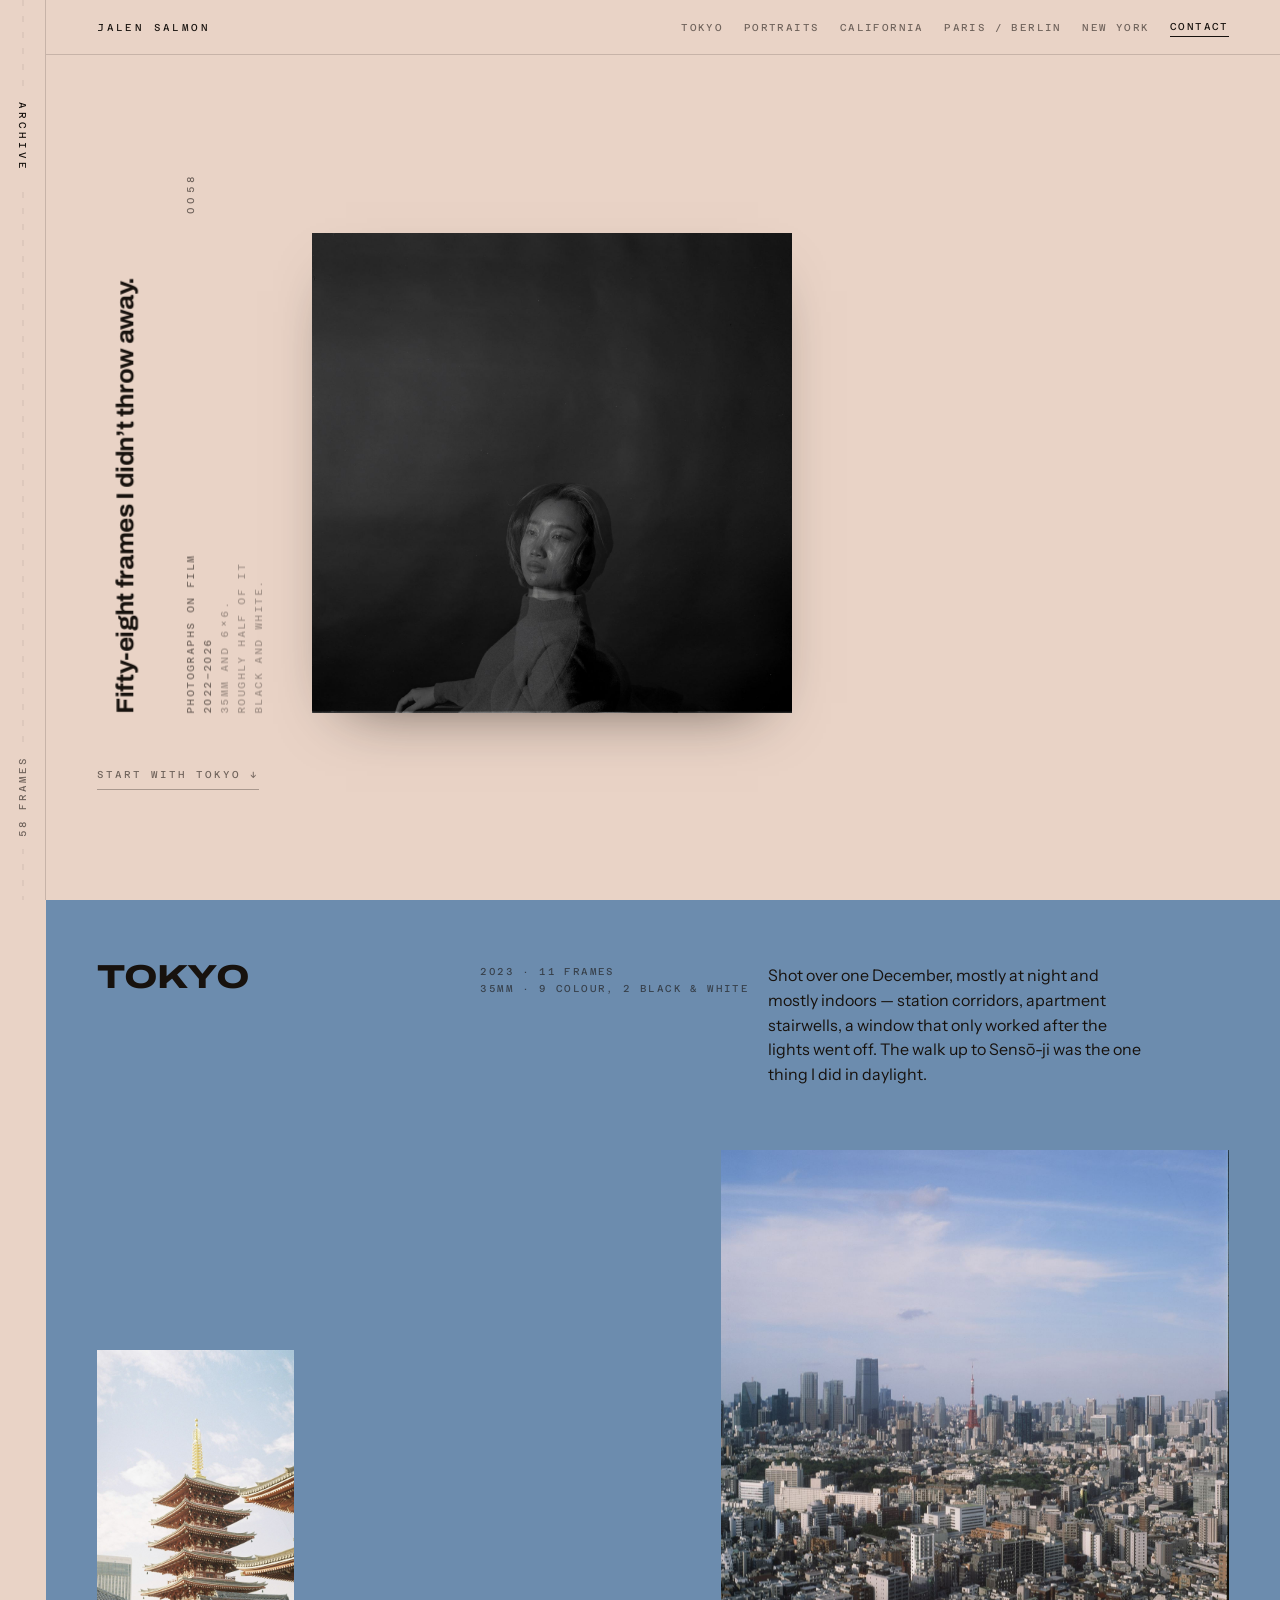
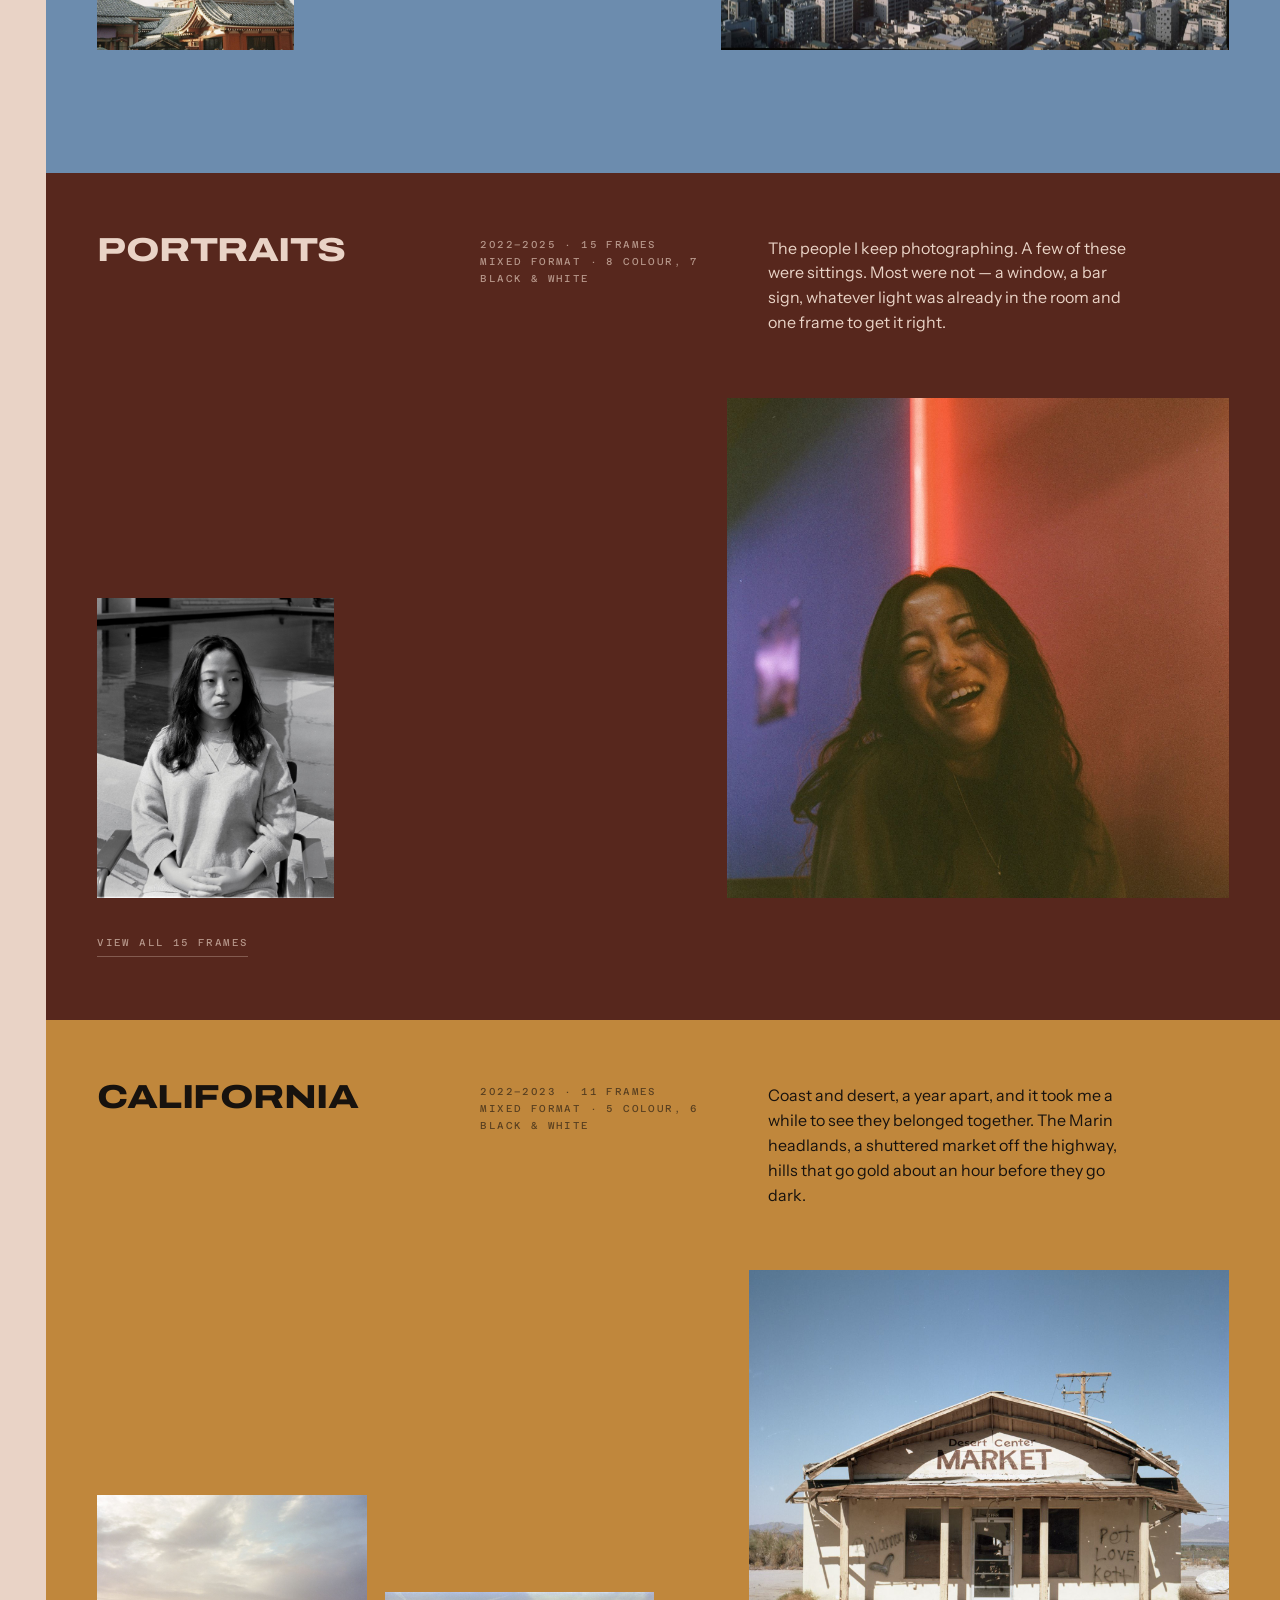
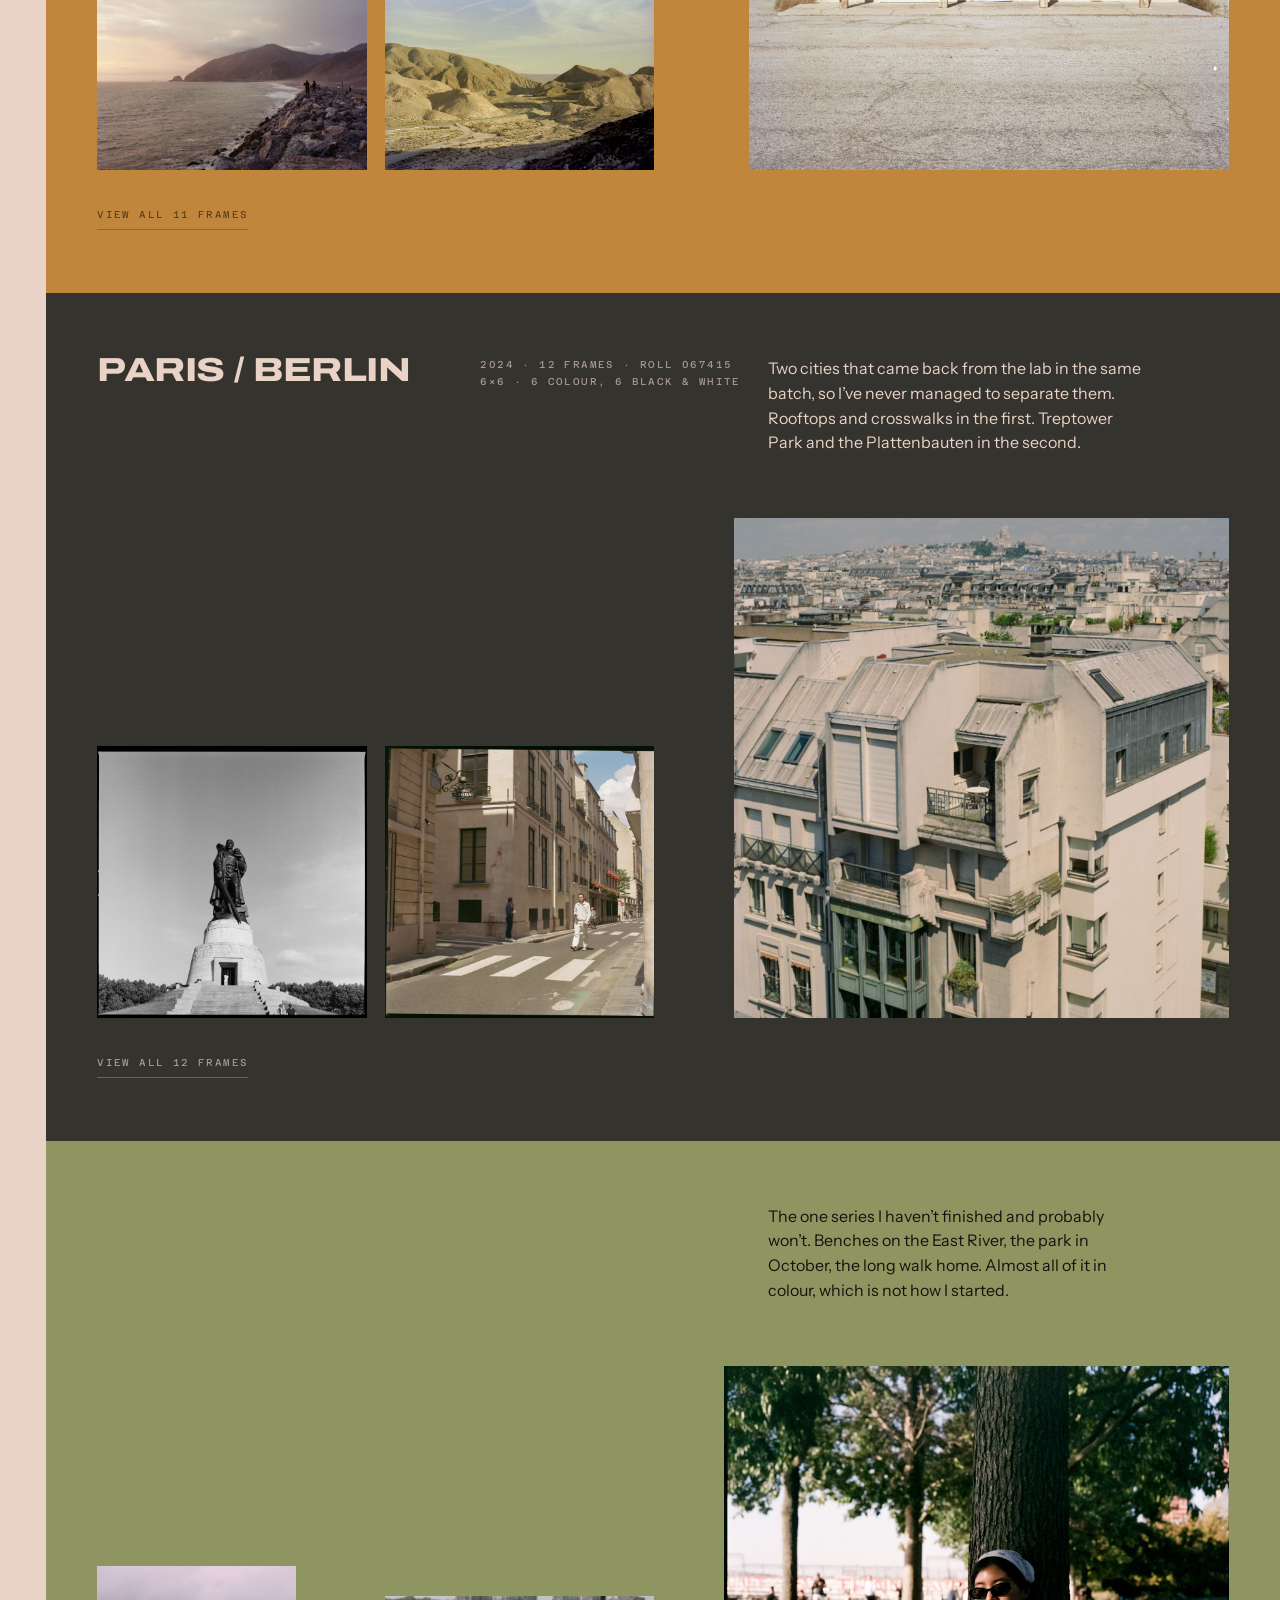
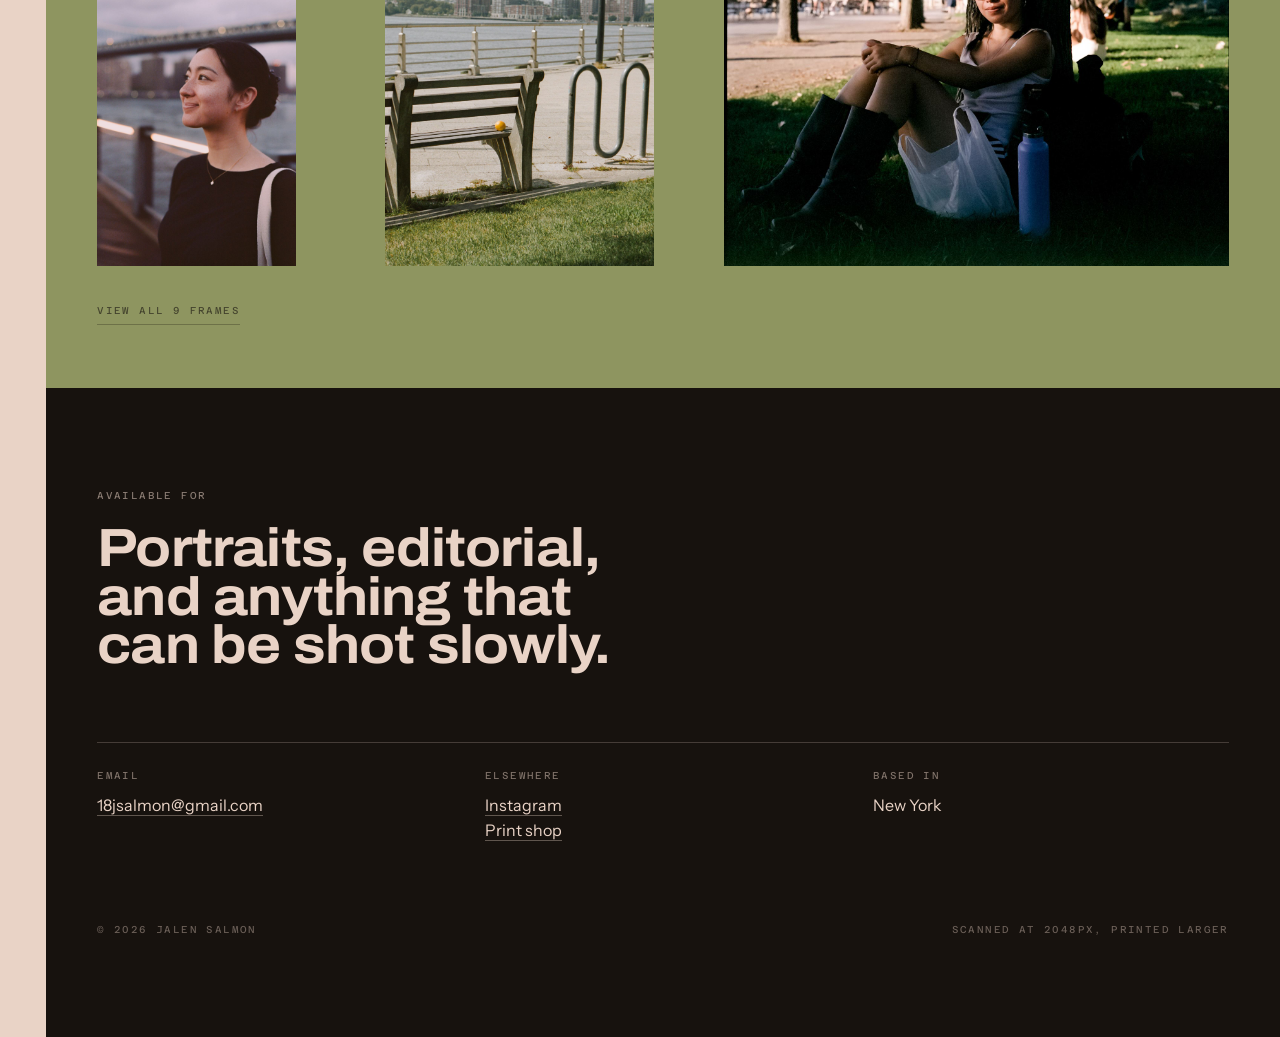
==== commit ffa97001: "addition of images" ====
--- a/index.html
+++ b/index.html
@@ -9,8 +9,9 @@
 <meta name="author" content="Jalen Salmon">
 <meta property="og:title" content="Jalen Salmon — Photographs on film">
 <meta property="og:description" content="Selected film photographs, 2022–2026. 35mm and 6×6, colour and black and white.">
-<meta property="og:image" content="images/portrait-01.jpg">
+<meta property="og:image" content="https://sasurau.me/images/portrait-01.jpg">
 <meta property="og:type" content="website">
+<meta property="og:url" content="https://sasurau.me/">
 <meta name="twitter:card" content="summary_large_image">
 
 <link rel="preconnect" href="https://fonts.googleapis.com">
@@ -182,4 +183,4 @@
 
 <script src="script.js"></script>
 </body>
-</html>
+</html>
